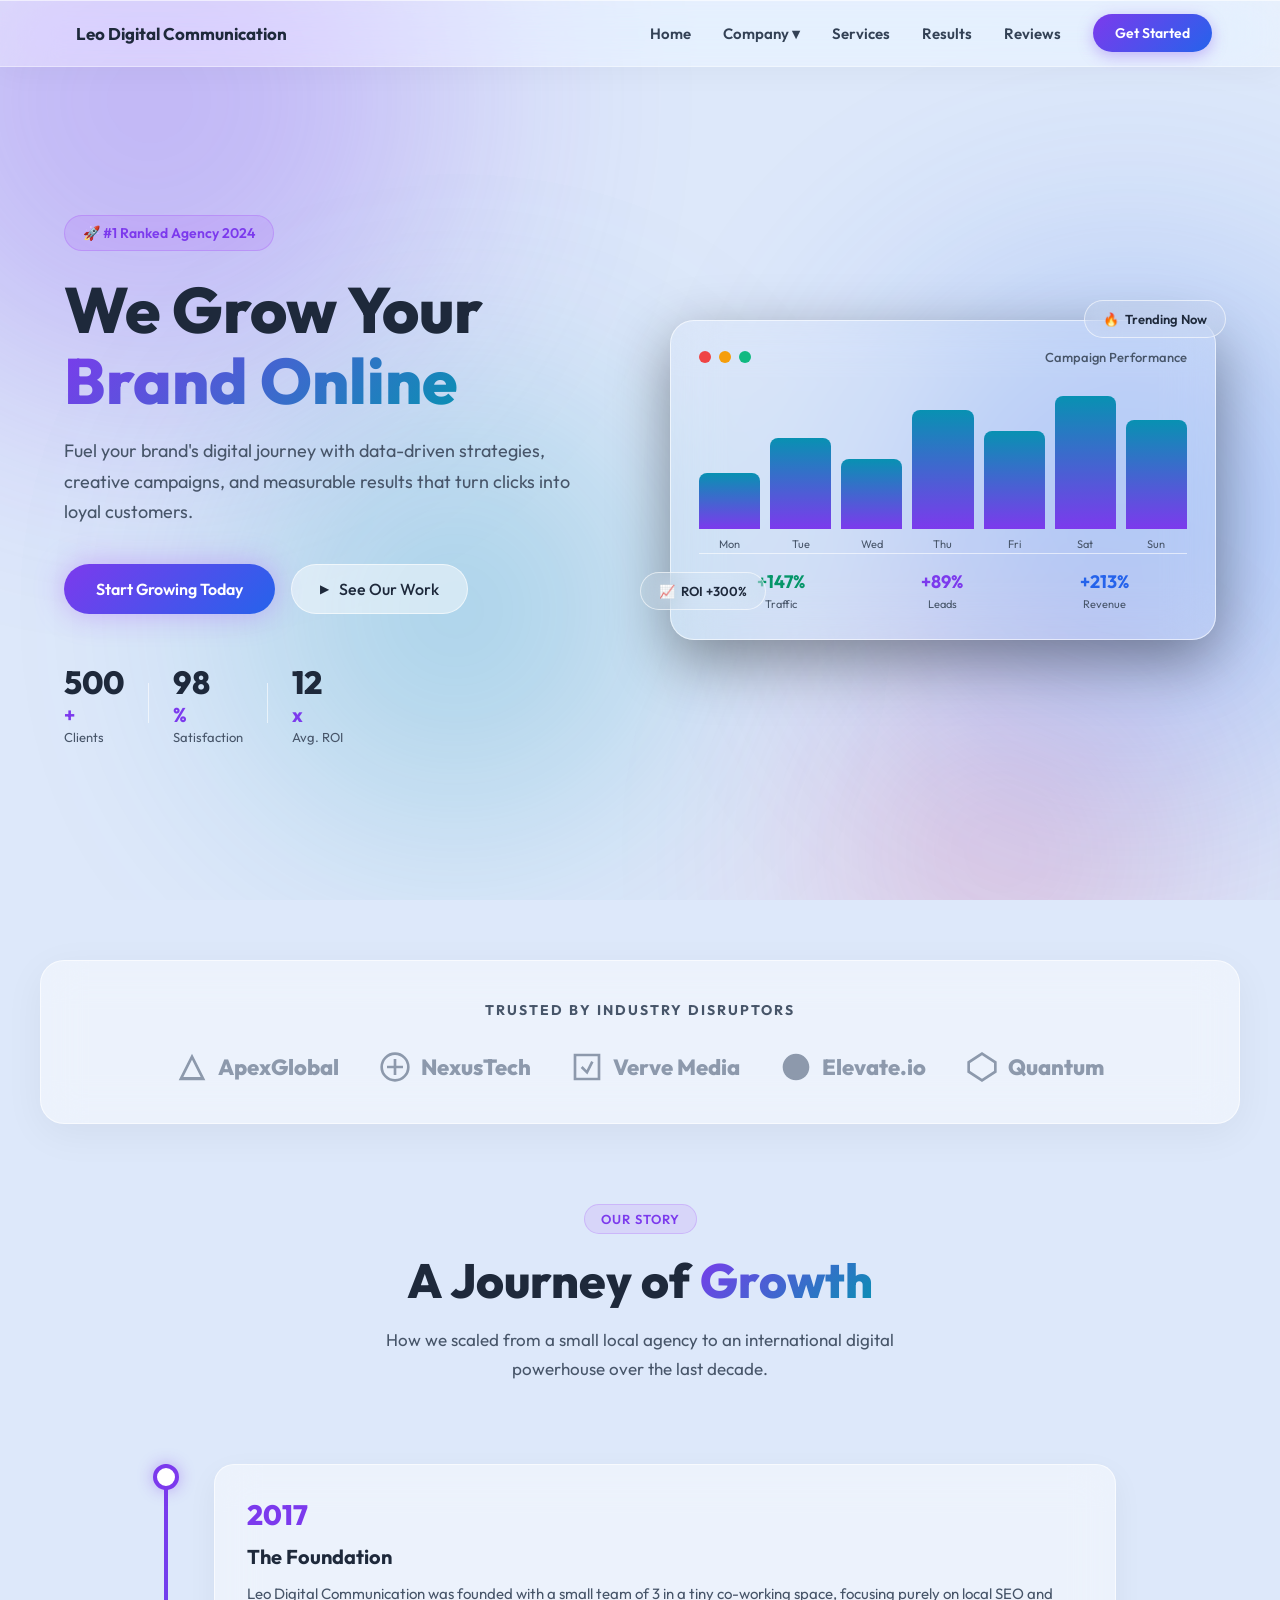
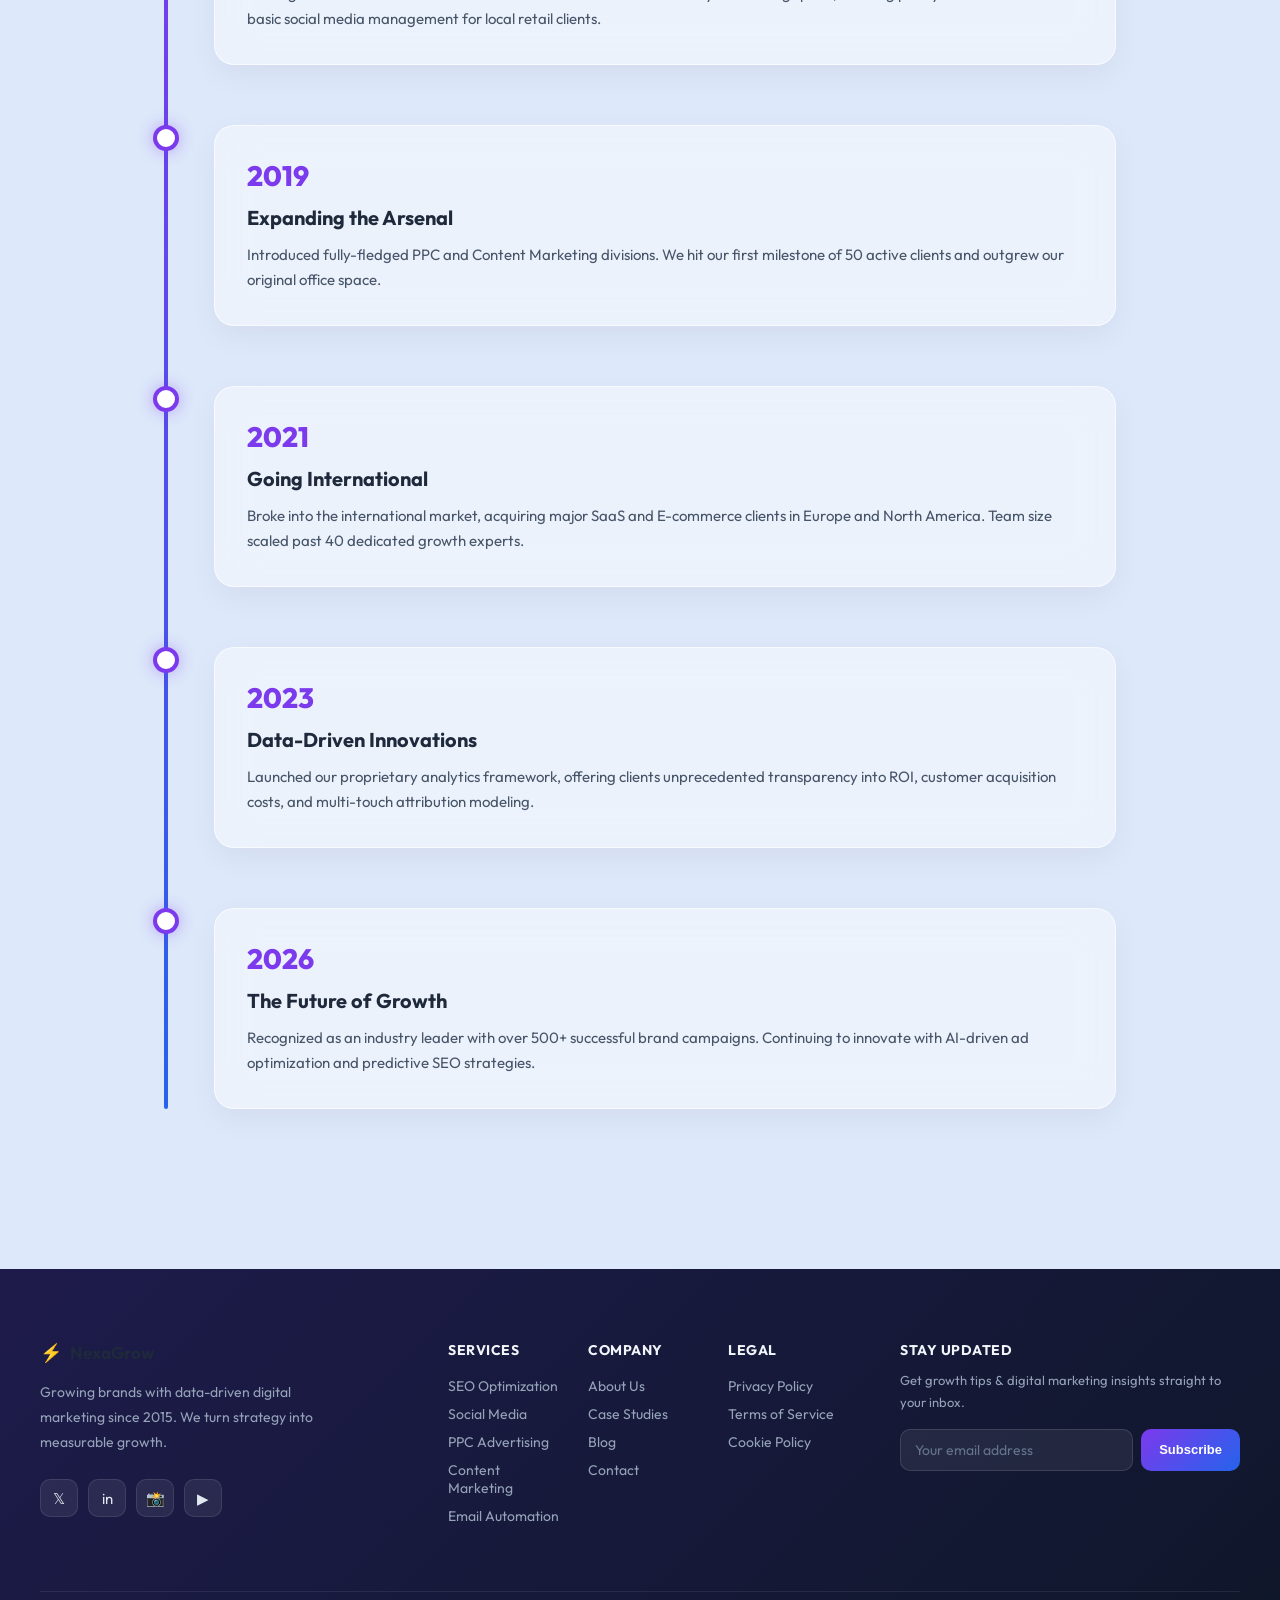
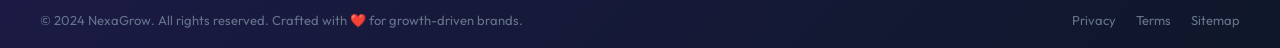
==== index.html @ 642d83d8 "initial commit" ====
<!DOCTYPE html>
<html lang="en" data-theme="light">

<head>
    <meta charset="UTF-8" />
    <meta name="viewport" content="width=device-width, initial-scale=1.0" />
    <meta name="description"
        content="NexaGrow – Premium Digital Marketing Agency specializing in SEO, Social Media, PPC, and Content Strategy to grow your brand online." />
    <title>NexaGrow | Digital Marketing Agency</title>
    <link rel="preconnect" href="https://fonts.googleapis.com" />
    <link rel="preconnect" href="https://fonts.gstatic.com" crossorigin />
    <link href="https://fonts.googleapis.com/css2?family=Outfit:wght@300;400;500;600;700;800&display=swap"
        rel="stylesheet" />
    <link rel="stylesheet" href="style.css" />

</head>

<body>

    <!-- Animated Background Orbs -->
    <div class="bg-orbs">
        <div class="orb orb-1"></div>
        <div class="orb orb-2"></div>
        <div class="orb orb-3"></div>
        <div class="orb orb-4"></div>
    </div>

    <!-- Navigation -->
    <nav class="navbar" id="navbar">
        <div class="nav-container">
            <div class="nav-logo">
                <span class="logo-icon"></span>
                <span class="logo-text">Leo Digital Communication</span>
            </div>
            <ul class="nav-links" id="navLinks">
                <li><a href="index.html" class="nav-link active">Home</a></li>
                <li class="nav-item">
                    <a href="#" class="nav-link">Company ▾</a>
                    <div class="dropdown-menu">
                        <a href="about.html" class="dropdown-link">About Us</a>
                        <a href="ourwork.html" class="dropdown-link">Our Work</a>
                        <a href="expertise.html" class="dropdown-link">Expertise</a>
                        <a href="insights.html" class="dropdown-link">Insights</a>
                        <a href="news-updates.html" class="dropdown-link">News & Updates</a>
                        <a href="career.html" class="dropdown-link">Careers</a>
                    </div>
                </li>
                <li><a href="services.html" class="nav-link">Services</a></li>
                <li><a href="results.html" class="nav-link">Results</a></li>
                <li><a href="reviews.html" class="nav-link">Reviews</a></li>
            </ul>
            <a href="contact.html" class="btn-nav" id="navCta">Get Started</a>
            <button class="hamburger" id="hamburger" aria-label="Toggle menu">
                <span></span><span></span><span></span>
            </button>
        </div>
    </nav>

    <!-- Hero Section -->
    <section class="hero" id="home">
        <div class="hero-content">
            <div class="badge" id="heroBadge">🚀 #1 Ranked Agency 2024</div>
            <h1 class="hero-title" id="heroTitle">
                We Grow Your<br />
                <span class="gradient-text" id="typingText"></span>
            </h1>
            <p class="hero-subtitle" id="heroSubtitle">
                Fuel your brand's digital journey with data-driven strategies, creative campaigns, and measurable
                results that turn clicks into loyal customers.
            </p>
            <div class="hero-actions" id="heroActions">
                <a href="#contact" class="btn-primary" id="heroPrimaryBtn">Start Growing Today</a>
                <a href="#services" class="btn-ghost" id="heroGhostBtn">
                    <span class="play-icon">▶</span> See Our Work
                </a>
            </div>
            <div class="hero-metrics" id="heroMetrics">
                <div class="metric-item">
                    <span class="metric-num" data-target="500">0</span><span class="metric-suffix">+</span>
                    <span class="metric-label">Clients</span>
                </div>
                <div class="metric-divider"></div>
                <div class="metric-item">
                    <span class="metric-num" data-target="98">0</span><span class="metric-suffix">%</span>
                    <span class="metric-label">Satisfaction</span>
                </div>
                <div class="metric-divider"></div>
                <div class="metric-item">
                    <span class="metric-num" data-target="12">0</span><span class="metric-suffix">x</span>
                    <span class="metric-label">Avg. ROI</span>
                </div>
            </div>
        </div>
        <div class="hero-visual" id="heroVisual">
            <div class="dashboard-card">
                <div class="dash-header">
                    <span class="dash-dot red"></span>
                    <span class="dash-dot yellow"></span>
                    <span class="dash-dot green"></span>
                    <span class="dash-title">Campaign Performance</span>
                </div>
                <div class="chart-bars">
                    <div class="bar" style="--h:40%; --delay:0s"><span>Mon</span></div>
                    <div class="bar" style="--h:65%; --delay:.1s"><span>Tue</span></div>
                    <div class="bar" style="--h:50%; --delay:.2s"><span>Wed</span></div>
                    <div class="bar" style="--h:85%; --delay:.3s"><span>Thu</span></div>
                    <div class="bar" style="--h:70%; --delay:.4s"><span>Fri</span></div>
                    <div class="bar" style="--h:95%; --delay:.5s"><span>Sat</span></div>
                    <div class="bar" style="--h:78%; --delay:.6s"><span>Sun</span></div>
                </div>
                <div class="dash-stats">
                    <div class="ds-item">
                        <span class="ds-val green-text">+147%</span>
                        <span class="ds-label">Traffic</span>
                    </div>
                    <div class="ds-item">
                        <span class="ds-val purple-text">+89%</span>
                        <span class="ds-label">Leads</span>
                    </div>
                    <div class="ds-item">
                        <span class="ds-val blue-text">+213%</span>
                        <span class="ds-label">Revenue</span>
                    </div>
                </div>
            </div>
            <div class="floating-badge badge-1">
                <span>🔥</span> Trending Now
            </div>
            <div class="floating-badge badge-2">
                <span>📈</span> ROI +300%
            </div>
        </div>
    </section>

    <!-- Fake Company Logos -->
    <div class="fake-logos reveal" style="margin-top: 60px;">
        <div class="logos-title">Trusted By Industry Disruptors</div>
        <div class="logo-grid">
            <!-- Fake Company 1 -->
            <div class="fake-logo-item">
                <svg viewBox="0 0 24 24"><path d="M12 2L2 22h20L12 2zm0 4.5l6.5 13h-13L12 6.5z"/></svg> ApexGlobal
            </div>
            <!-- Fake Company 2 -->
            <div class="fake-logo-item">
                <svg viewBox="0 0 24 24"><circle cx="12" cy="12" r="10" stroke="currentColor" stroke-width="2" fill="none"/><path d="M12 6v12M6 12h12" stroke="currentColor" stroke-width="2"/></svg> NexusTech
            </div>
            <!-- Fake Company 3 -->
            <div class="fake-logo-item">
                <svg viewBox="0 0 24 24"><path d="M3 3h18v18H3z" fill="none" stroke="currentColor" stroke-width="2"/><path d="M8 12l4 4 4-8" stroke="currentColor" stroke-width="2" fill="none"/></svg> Verve Media
            </div>
            <!-- Fake Company 4 -->
            <div class="fake-logo-item">
                <svg viewBox="0 0 24 24"><path d="M12 22C6.477 22 2 17.523 2 12S6.477 2 12 2s10 4.477 10 10-4.477 10-10 10zm-1-15h2v6h-2V7zm0 8h2v2h-2v-2z"/></svg> Elevate.io
            </div>
            <!-- Fake Company 5 -->
            <div class="fake-logo-item">
                <svg viewBox="0 0 24 24"><polygon points="12 2 22 8.5 22 15.5 12 22 2 15.5 2 8.5 12 2" fill="none" stroke="currentColor" stroke-width="2"/></svg> Quantum
            </div>
        </div>
    </div>

    <!-- Milestone Journey -->
    <div class="section-header reveal" style="max-width:800px;margin:0 auto;padding:0 24px;">
        <span class="section-tag">Our Story</span>
        <h2 class="section-title">A Journey of <span class="gradient-text">Growth</span></h2>
        <p class="section-subtitle">How we scaled from a small local agency to an international digital powerhouse over the last decade.</p>
    </div>

    <div class="timeline-section">
        <div class="timeline">
            <!-- 2017 -->
            <div class="timeline-item reveal">
                <div class="timeline-dot"></div>
                <div class="timeline-content">
                    <div class="timeline-year">2017</div>
                    <h3 class="timeline-title">The Foundation</h3>
                    <p class="timeline-desc">Leo Digital Communication was founded with a small team of 3 in a tiny co-working space, focusing purely on local SEO and basic social media management for local retail clients.</p>
                </div>
            </div>

            <!-- 2019 -->
            <div class="timeline-item reveal">
                <div class="timeline-dot"></div>
                <div class="timeline-content">
                    <div class="timeline-year">2019</div>
                    <h3 class="timeline-title">Expanding the Arsenal</h3>
                    <p class="timeline-desc">Introduced fully-fledged PPC and Content Marketing divisions. We hit our first milestone of 50 active clients and outgrew our original office space.</p>
                </div>
            </div>

            <!-- 2021 -->
            <div class="timeline-item reveal">
                <div class="timeline-dot"></div>
                <div class="timeline-content">
                    <div class="timeline-year">2021</div>
                    <h3 class="timeline-title">Going International</h3>
                    <p class="timeline-desc">Broke into the international market, acquiring major SaaS and E-commerce clients in Europe and North America. Team size scaled past 40 dedicated growth experts.</p>
                </div>
            </div>

            <!-- 2023 -->
            <div class="timeline-item reveal">
                <div class="timeline-dot"></div>
                <div class="timeline-content">
                    <div class="timeline-year">2023</div>
                    <h3 class="timeline-title">Data-Driven Innovations</h3>
                    <p class="timeline-desc">Launched our proprietary analytics framework, offering clients unprecedented transparency into ROI, customer acquisition costs, and multi-touch attribution modeling.</p>
                </div>
            </div>

            <!-- 2026 -->
            <div class="timeline-item reveal">
                <div class="timeline-dot"></div>
                <div class="timeline-content">
                    <div class="timeline-year">2026</div>
                    <h3 class="timeline-title">The Future of Growth</h3>
                    <p class="timeline-desc">Recognized as an industry leader with over 500+ successful brand campaigns. Continuing to innovate with AI-driven ad optimization and predictive SEO strategies.</p>
                </div>
            </div>
        </div>
    </div>

    <!-- Services Section -->
    <!-- <section class="services" id="services">
        <div class="section-header">
            <span class="section-tag">What We Do</span>
            <h2 class="section-title">Services That <span class="gradient-text">Deliver Results</span></h2>
            <p class="section-subtitle">End-to-end digital marketing solutions tailored to accelerate your growth.</p>
        </div>
        <div class="services-grid">
            <div class="service-card" id="svc-seo">
                <div class="svc-icon">🔍</div>
                <h3 class="svc-title">SEO Optimization</h3>
                <p class="svc-desc">Dominate search rankings with our advanced on-page, off-page, and technical SEO
                    strategies backed by data.</p>
                <ul class="svc-features">
                    <li>Keyword Research & Analysis</li>
                    <li>Technical SEO Audit</li>
                    <li>Link Building Campaigns</li>
                </ul>
                <a href="#contact" class="svc-link">Learn More →</a>
            </div>
            <div class="service-card featured" id="svc-social">
                <div class="featured-tag">Most Popular</div>
                <div class="svc-icon">📱</div>
                <h3 class="svc-title">Social Media Marketing</h3>
                <p class="svc-desc">Build a magnetic brand presence across all platforms with content that engages,
                    converts, and retains.</p>
                <ul class="svc-features">
                    <li>Content Strategy & Creation</li>
                    <li>Community Management</li>
                    <li>Influencer Partnerships</li>
                </ul>
                <a href="#contact" class="svc-link">Learn More →</a>
            </div>
            <div class="service-card" id="svc-ppc">
                <div class="svc-icon">🎯</div>
                <h3 class="svc-title">PPC Advertising</h3>
                <p class="svc-desc">Maximise every ad dollar with precision-targeted campaigns on Google, Meta, and
                    LinkedIn.</p>
                <ul class="svc-features">
                    <li>Google & Meta Ads</li>
                    <li>A/B Testing & Optimization</li>
                    <li>Conversion Tracking</li>
                </ul>
                <a href="#contact" class="svc-link">Learn More →</a>
            </div>
            <div class="service-card" id="svc-content">
                <div class="svc-icon">✍️</div>
                <h3 class="svc-title">Content Marketing</h3>
                <p class="svc-desc">Tell your brand story with compelling content that educates, inspires, and drives
                    action across every touchpoint.</p>
                <ul class="svc-features">
                    <li>Blog & Article Writing</li>
                    <li>Video Script & Production</li>
                    <li>Email Marketing Campaigns</li>
                </ul>
                <a href="#contact" class="svc-link">Learn More →</a>
            </div>
            <div class="service-card" id="svc-analytics">
                <div class="svc-icon">📊</div>
                <h3 class="svc-title">Analytics & Insights</h3>
                <p class="svc-desc">Make smarter decisions with real-time dashboards and deep analytics that reveal
                    what's working and what's not.</p>
                <ul class="svc-features">
                    <li>Custom Reporting Dashboards</li>
                    <li>Competitor Analysis</li>
                    <li>Growth Forecasting</li>
                </ul>
                <a href="#contact" class="svc-link">Learn More →</a>
            </div>
            <div class="service-card" id="svc-email">
                <div class="svc-icon">📧</div>
                <h3 class="svc-title">Email Automation</h3>
                <p class="svc-desc">Nurture leads and delight customers with personalised, automated email flows that
                    convert at scale.</p>
                <ul class="svc-features">
                    <li>Drip Campaign Design</li>
                    <li>Segmentation & Targeting</li>
                    <li>Performance Analytics</li>
                </ul>
                <a href="#contact" class="svc-link">Learn More →</a>
            </div>
        </div>
    </section> -->

    <!-- Stats Section -->
    <!-- <section class="stats-section" id="stats">
        <div class="stats-inner">
            <div class="section-header">
                <span class="section-tag">Our Numbers</span>
                <h2 class="section-title">Results That <span class="gradient-text">Speak for Themselves</span></h2>
            </div>
            <div class="stats-grid">
                <div class="stat-card" id="stat1">
                    <span class="stat-icon">🏆</span>
                    <span class="stat-number" data-target="500">0</span><span class="stat-suffix">+</span>
                    <span class="stat-label">Brands Scaled</span>
                </div>
                <div class="stat-card" id="stat2">
                    <span class="stat-icon">💰</span>
                    <span class="stat-prefix">$</span><span class="stat-number" data-target="50">0</span><span
                        class="stat-suffix">M+</span>
                    <span class="stat-label">Revenue Generated</span>
                </div>
                <div class="stat-card" id="stat3">
                    <span class="stat-icon">🌍</span>
                    <span class="stat-number" data-target="35">0</span><span class="stat-suffix">+</span>
                    <span class="stat-label">Countries Served</span>
                </div>
                <div class="stat-card" id="stat4">
                    <span class="stat-icon">⭐</span>
                    <span class="stat-number" data-target="98">0</span><span class="stat-suffix">%</span>
                    <span class="stat-label">Client Retention Rate</span>
                </div>
            </div>
        </div>
    </section> -->

    <!-- Testimonials Section -->
    <!-- <section class="testimonials" id="testimonials">
        <div class="section-header">
            <span class="section-tag">Client Reviews</span>
            <h2 class="section-title">Loved by <span class="gradient-text">Growth Leaders</span></h2>
        </div>
        <div class="testimonials-slider" id="testimonialsSlider">
            <div class="testimonial-card active" id="tcard1">
                <div class="quote-icon">"</div>
                <p class="tcard-text">NexaGrow tripled our organic traffic in just 4 months. Their SEO team is
                    absolutely world-class and the results exceeded every expectation we had.</p>
                <div class="tcard-author">
                    <div class="author-avatar" style="background: linear-gradient(135deg, #a78bfa, #6d28d9);">SK</div>
                    <div class="author-info">
                        <span class="author-name">Sarah Kim</span>
                        <span class="author-role">CEO, TechVault Inc.</span>
                    </div>
                    <div class="star-rating">★★★★★</div>
                </div>
            </div>
            <div class="testimonial-card" id="tcard2">
                <div class="quote-icon">"</div>
                <p class="tcard-text">Our PPC ROI went from 2x to 11x in two quarters. The team's analytical approach
                    and constant optimization is unlike anything we've experienced before.</p>
                <div class="tcard-author">
                    <div class="author-avatar" style="background: linear-gradient(135deg, #34d399, #059669);">MR</div>
                    <div class="author-info">
                        <span class="author-name">Marcus Reed</span>
                        <span class="author-role">CMO, ScaleForce</span>
                    </div>
                    <div class="star-rating">★★★★★</div>
                </div>
            </div>
            <div class="testimonial-card" id="tcard3">
                <div class="quote-icon">"</div>
                <p class="tcard-text">The social media strategy NexaGrow built for us grew our followers from 5K to
                    200K. The engagement and brand awareness we've built is incredible.</p>
                <div class="tcard-author">
                    <div class="author-avatar" style="background: linear-gradient(135deg, #f472b6, #db2777);">AL</div>
                    <div class="author-info">
                        <span class="author-name">Aisha Lopez</span>
                        <span class="author-role">Founder, Luminary Co.</span>
                    </div>
                    <div class="star-rating">★★★★★</div>
                </div>
            </div>
        </div>
        <div class="slider-dots" id="sliderDots">
            <button class="dot active" id="dot0" aria-label="Slide 1"></button>
            <button class="dot" id="dot1" aria-label="Slide 2"></button>
            <button class="dot" id="dot2" aria-label="Slide 3"></button>
        </div>
    </section> -->

    <!-- Contact Section -->
    <!-- <section class="contact" id="contact">
        <div class="contact-wrapper">
            <div class="contact-info">
                <span class="section-tag">Get In Touch</span>
                <h2 class="section-title">Ready to <span class="gradient-text">Scale Up?</span></h2>
                <p class="section-subtitle">Let's talk strategy. Fill in the form and our growth experts will reach out
                    within 24 hours.</p>
                <div class="contact-items">
                    <div class="contact-item">
                        <span class="ci-icon">📍</span>
                        <span>123 Growth Avenue, San Francisco, CA 94105</span>
                    </div>
                    <div class="contact-item">
                        <span class="ci-icon">📞</span>
                        <span>+1 (800) 555-NEXA</span>
                    </div>
                    <div class="contact-item">
                        <span class="ci-icon">✉️</span>
                        <span>hello@nexagrow.io</span>
                    </div>
                </div>
                <div class="social-links">
                    <a href="#" class="social-btn" id="social-twitter" aria-label="Twitter">𝕏</a>
                    <a href="#" class="social-btn" id="social-linkedin" aria-label="LinkedIn">in</a>
                    <a href="#" class="social-btn" id="social-instagram" aria-label="Instagram">📸</a>
                    <a href="#" class="social-btn" id="social-youtube" aria-label="YouTube">▶</a>
                </div>
            </div>
            <form class="contact-form glass-card" id="contactForm" novalidate>
                <div class="form-row">
                    <div class="form-group">
                        <label for="fullName">Full Name</label>
                        <input type="text" id="fullName" name="fullName" placeholder="John Doe" required />
                    </div>
                    <div class="form-group">
                        <label for="emailAddr">Email Address</label>
                        <input type="email" id="emailAddr" name="emailAddr" placeholder="john@company.com" required />
                    </div>
                </div>
                <div class="form-group">
                    <label for="companyName">Company / Brand</label>
                    <input type="text" id="companyName" name="companyName" placeholder="Your Company Name" />
                </div>
                <div class="form-group">
                    <label for="serviceSelect">Service Interested In</label>
                    <select id="serviceSelect" name="serviceSelect">
                        <option value="">Choose a service...</option>
                        <option value="seo">SEO Optimization</option>
                        <option value="social">Social Media Marketing</option>
                        <option value="ppc">PPC Advertising</option>
                        <option value="content">Content Marketing</option>
                        <option value="analytics">Analytics & Insights</option>
                        <option value="email">Email Automation</option>
                    </select>
                </div>
                <div class="form-group">
                    <label for="msgArea">Tell Us About Your Goals</label>
                    <textarea id="msgArea" name="msgArea" rows="4"
                        placeholder="Share your goals, current challenges, and what success looks like for you..."></textarea>
                </div>
                <button type="submit" class="btn-primary full-width" id="submitBtn">
                    <span id="btnText">Send My Request 🚀</span>
                    <span id="btnLoader" class="hidden">Sending...</span>
                </button>
                <div class="form-success hidden" id="formSuccess">
                    <span>✅</span> Thank you! We'll be in touch within 24 hours.
                </div>
            </form>
        </div>
    </section> -->

    <!-- Footer -->
    <footer class="footer">
        <div class="footer-inner">
            <div class="footer-brand">
                <div class="footer-logo">
                    <span class="logo-icon">⚡</span>
                    <span class="logo-text">NexaGrow</span>
                </div>
                <p class="footer-tagline">Growing brands with data-driven digital marketing since 2015. We turn strategy
                    into measurable growth.</p>
                <div class="footer-socials">
                    <a href="#" class="fsoc-btn" aria-label="Twitter">𝕏</a>
                    <a href="#" class="fsoc-btn" aria-label="LinkedIn">in</a>
                    <a href="#" class="fsoc-btn" aria-label="Instagram">📸</a>
                    <a href="#" class="fsoc-btn" aria-label="YouTube">▶</a>
                </div>
            </div>
            <div class="footer-links">
                <div class="fl-col">
                    <h4>Services</h4>
                    <a href="services.html">SEO Optimization</a>
                    <a href="services.html">Social Media</a>
                    <a href="services.html">PPC Advertising</a>
                    <a href="services.html">Content Marketing</a>
                    <a href="services.html">Email Automation</a>
                </div>
                <div class="fl-col">
                    <h4>Company</h4>
                    <a href="#">About Us</a>
                    <a href="#">Case Studies</a>
                    <a href="#">Blog</a>
                    <a href="#contact">Contact</a>
                </div>
                <div class="fl-col">
                    <h4>Legal</h4>
                    <a href="#">Privacy Policy</a>
                    <a href="#">Terms of Service</a>
                    <a href="#">Cookie Policy</a>
                </div>
            </div>
            <div class="footer-newsletter">
                <h4>Stay Updated</h4>
                <p>Get growth tips & digital marketing insights straight to your inbox.</p>
                <form class="newsletter-form" id="newsletterForm" onsubmit="handleNewsletter(event)">
                    <input type="email" id="nlEmail" placeholder="Your email address" />
                    <button type="submit" class="btn-newsletter">Subscribe</button>
                </form>
                <div class="newsletter-success hidden" id="nlSuccess">✅ You're subscribed!</div>
            </div>
        </div>
        <div class="footer-bottom">
            <p>© 2024 NexaGrow. All rights reserved. Crafted with ❤️ for growth-driven brands.</p>
            <div class="footer-bottom-links">
                <a href="#">Privacy</a>
                <a href="#">Terms</a>
                <a href="#">Sitemap</a>
            </div>
        </div>
    </footer>

    <script src="index.js"></script>
</body>

</html>
---- style.css ----
/* ===== RESET & BASE ===== */
*,
*::before,
*::after {
  margin: 0;
  padding: 0;
  box-sizing: border-box;
}

:root {
  --purple: #7c3aed;
  --blue: #2563eb;
  --cyan: #0891b2;
  --green: #059669;
  --bg: #DDE8FA;
  --glass-bg: rgba(255, 255, 255, 0.45);
  --glass-border: rgba(255, 255, 255, 0.6);
  --text: #1e293b;
  --muted: #475569;
  --font: 'Outfit', sans-serif;
}

html {
  scroll-behavior: smooth;
}

body {
  font-family: var(--font);
  background: transparent;
  background-color: var(--bg);
  color: var(--text);
  overflow-x: hidden;
}

/* BG ORBS */
.bg-orbs {
  position: fixed;
  inset: 0;
  z-index: 0;
  pointer-events: none;
  overflow: hidden;
}

.orb {
  position: absolute;
  border-radius: 50%;
  filter: blur(130px);
  opacity: 0.28;
  animation: floatOrb 12s ease-in-out infinite alternate;
}

.orb-1 {
  width: 600px;
  height: 600px;
  background: #7c3aed;
  top: -200px;
  left: -150px;
  animation-duration: 14s;
}

.orb-2 {
  width: 500px;
  height: 500px;
  background: #2563eb;
  top: 30%;
  right: -100px;
  animation-duration: 18s;
}

.orb-3 {
  width: 400px;
  height: 400px;
  background: #0891b2;
  bottom: 10%;
  left: 20%;
  animation-duration: 10s;
}

.orb-4 {
  width: 300px;
  height: 300px;
  background: #db2777;
  bottom: -100px;
  right: 10%;
  animation-duration: 16s;
}

@keyframes floatOrb {
  from {
    transform: translate(0, 0) scale(1);
  }

  to {
    transform: translate(40px, 30px) scale(1.1);
  }
}

/* GLASS CARD */
.glass-card {
  background: var(--glass-bg);
  backdrop-filter: blur(20px);
  -webkit-backdrop-filter: blur(20px);
  border: 1px solid var(--glass-border);
  border-radius: 20px;
}

/* NAVBAR */
.navbar {
  position: fixed;
  top: 0;
  left: 0;
  right: 0;
  z-index: 999;
  padding: 14px 0;
  background: rgba(255, 255, 255, 0.35);
  backdrop-filter: blur(28px) saturate(180%);
  -webkit-backdrop-filter: blur(28px) saturate(180%);
  border-bottom: 1px solid rgba(255, 255, 255, 0.4);
  box-shadow: 0 4px 32px rgba(0, 0, 0, 0.04), inset 0 1px 0 rgba(255, 255, 255, 0.6);
  transition: all 0.4s;
}

.navbar.scrolled {
  background: rgba(255, 255, 255, 0.70);
  box-shadow: 0 8px 48px rgba(0, 0, 0, 0.08), inset 0 1px 0 rgba(255, 255, 255, 0.8);
  padding: 10px 0;
}

.nav-container {
  max-width: 1200px;
  margin: 0 auto;
  padding: 0 28px;
  display: flex;
  align-items: center;
  gap: 32px;
}

.nav-logo {
  display: flex;
  align-items: center;
  gap: 8px;
  text-decoration: none;
  margin-right: auto;
}

.logo-icon {
  font-size: 18px;
}

.logo-text {
  font-size: 17px;
  font-weight: 700;
  color: var(--text);
  background: none;
  -webkit-background-clip: unset;
  -webkit-text-fill-color: unset;
}

.nav-links {
  display: flex;
  list-style: none;
  gap: 32px;
}

.nav-link {
  text-decoration: none;
  color: #334155;
  font-size: 15px;
  font-weight: 600;
  transition: color 0.3s;
  position: relative;
}

.nav-link::after {
  content: '';
  position: absolute;
  bottom: -4px;
  left: 0;
  width: 0;
  height: 2px;
  background: linear-gradient(90deg, var(--purple), var(--blue));
  border-radius: 2px;
  transition: width 0.3s;
}

.nav-link:hover,
.nav-link.active {
  color: var(--purple);
}

.nav-link:hover::after,
.nav-link.active::after {
  width: 100%;
}

/* DROPDOWN MENU */
.nav-item {
  position: relative;
}

.dropdown-menu {
  position: absolute;
  top: 100%;
  left: 50%;
  transform: translateX(-50%) translateY(10px);
  background: rgba(255, 255, 255, 0.7);
  backdrop-filter: blur(24px) saturate(180%);
  -webkit-backdrop-filter: blur(24px) saturate(180%);
  border: 1px solid rgba(255, 255, 255, 0.5);
  border-radius: 16px;
  box-shadow: 0 10px 40px rgba(0, 0, 0, 0.08);
  padding: 12px;
  display: flex;
  flex-direction: column;
  gap: 8px;
  min-width: 180px;
  opacity: 0;
  visibility: hidden;
  transition: all 0.3s ease;
}

.nav-item:hover .dropdown-menu {
  opacity: 1;
  visibility: visible;
  transform: translateX(-50%) translateY(0);
}

.dropdown-link {
  text-decoration: none;
  color: var(--text);
  font-size: 14px;
  font-weight: 500;
  padding: 10px 16px;
  border-radius: 10px;
  transition: background 0.2s, color 0.2s;
}

.dropdown-link:hover {
  background: rgba(255, 255, 255, 0.8);
  color: var(--purple);
}

.btn-nav {
  padding: 10px 22px;
  border-radius: 50px;
  background: linear-gradient(135deg, var(--purple), var(--blue));
  color: #fff;
  font-size: 14px;
  font-weight: 600;
  text-decoration: none;
  transition: transform 0.2s, box-shadow 0.3s;
  box-shadow: 0 4px 16px rgba(124, 58, 237, 0.35);
}

.btn-nav:hover {
  transform: translateY(-2px);
  box-shadow: 0 6px 24px rgba(124, 58, 237, 0.5);
}

.hamburger {
  display: none;
  flex-direction: column;
  gap: 5px;
  background: none;
  border: none;
  cursor: pointer;
  padding: 4px;
}

.hamburger span {
  display: block;
  width: 24px;
  height: 2px;
  background: var(--text);
  border-radius: 2px;
  transition: all 0.3s;
}

/* BUTTONS */
.btn-primary {
  display: inline-flex;
  align-items: center;
  gap: 8px;
  padding: 14px 32px;
  border-radius: 50px;
  border: none;
  cursor: pointer;
  background: linear-gradient(135deg, var(--purple), var(--blue));
  color: #fff;
  font-size: 16px;
  font-weight: 600;
  text-decoration: none;
  box-shadow: 0 0 30px rgba(168, 85, 247, 0.4);
  transition: transform 0.2s, box-shadow 0.3s;
}

.btn-primary:hover {
  transform: translateY(-3px);
  box-shadow: 0 0 50px rgba(168, 85, 247, 0.6);
}

.btn-primary.full-width {
  width: 100%;
  justify-content: center;
  font-size: 17px;
  padding: 16px;
}

.btn-ghost {
  display: inline-flex;
  align-items: center;
  gap: 10px;
  padding: 14px 28px;
  border-radius: 50px;
  border: 1px solid var(--glass-border);
  color: var(--text);
  font-size: 16px;
  font-weight: 500;
  text-decoration: none;
  background: var(--glass-bg);
  backdrop-filter: blur(10px);
  transition: border-color 0.3s, background 0.3s;
}

.btn-ghost:hover {
  border-color: var(--purple);
  background: rgba(168, 85, 247, 0.1);
}

.gradient-text {
  background: linear-gradient(135deg, var(--purple), var(--cyan));
  -webkit-background-clip: text;
  -webkit-text-fill-color: transparent;
}

/* HERO */
.hero {
  position: relative;
  z-index: 1;
  min-height: 100vh;
  padding: 140px 24px 80px;
  max-width: 1200px;
  margin: 0 auto;
  display: grid;
  grid-template-columns: 1fr 1fr;
  align-items: center;
  gap: 60px;
}

.badge {
  display: inline-block;
  padding: 8px 18px;
  border-radius: 50px;
  background: rgba(168, 85, 247, 0.15);
  border: 1px solid rgba(168, 85, 247, 0.3);
  font-size: 14px;
  font-weight: 600;
  color: var(--purple);
  margin-bottom: 24px;
  animation: fadeInUp 0.6s ease both;
}

.hero-title {
  font-size: clamp(42px, 5vw, 68px);
  font-weight: 800;
  line-height: 1.1;
  margin-bottom: 20px;
  animation: fadeInUp 0.6s 0.1s ease both;
}

.hero-subtitle {
  font-size: 18px;
  color: var(--muted);
  line-height: 1.7;
  margin-bottom: 36px;
  animation: fadeInUp 0.6s 0.2s ease both;
}

.hero-actions {
  display: flex;
  gap: 16px;
  flex-wrap: wrap;
  margin-bottom: 48px;
  animation: fadeInUp 0.6s 0.3s ease both;
}

.hero-metrics {
  display: flex;
  align-items: center;
  gap: 24px;
  animation: fadeInUp 0.6s 0.4s ease both;
}

.metric-item {
  display: flex;
  flex-direction: column;
}

.metric-num {
  font-size: 32px;
  font-weight: 800;
}

.metric-suffix {
  font-size: 20px;
  font-weight: 700;
  color: var(--purple);
}

.metric-label {
  font-size: 13px;
  color: var(--muted);
  margin-top: 2px;
}

.metric-divider {
  width: 1px;
  height: 40px;
  background: var(--glass-border);
}

.play-icon {
  font-size: 12px;
}

/* DASHBOARD */
.hero-visual {
  position: relative;
  animation: fadeInRight 0.8s 0.3s ease both;
}

.dashboard-card {
  background: rgba(255, 255, 255, 0.06);
  backdrop-filter: blur(24px);
  border: 1px solid var(--glass-border);
  border-radius: 24px;
  padding: 28px;
  box-shadow: 0 20px 60px rgba(0, 0, 0, 0.4);
}

.dash-header {
  display: flex;
  align-items: center;
  gap: 8px;
  margin-bottom: 24px;
}

.dash-dot {
  width: 12px;
  height: 12px;
  border-radius: 50%;
}

.dash-dot.red {
  background: #ef4444;
}

.dash-dot.yellow {
  background: #f59e0b;
}

.dash-dot.green {
  background: #10b981;
}

.dash-title {
  margin-left: auto;
  font-size: 13px;
  color: var(--muted);
  font-weight: 500;
}

.chart-bars {
  display: flex;
  align-items: flex-end;
  gap: 10px;
  height: 140px;
  margin-bottom: 24px;
}

.bar {
  flex: 1;
  border-radius: 8px 8px 0 0;
  background: linear-gradient(to top, var(--purple), var(--cyan));
  height: var(--h);
  position: relative;
  animation: growBar 1s var(--delay) ease both;
  cursor: pointer;
  transition: opacity 0.2s;
}

.bar:hover {
  opacity: 0.8;
}

.bar span {
  position: absolute;
  bottom: -22px;
  left: 50%;
  transform: translateX(-50%);
  font-size: 11px;
  color: var(--muted);
}

@keyframes growBar {
  from {
    height: 0;
  }

  to {
    height: var(--h);
  }
}

.dash-stats {
  display: flex;
  justify-content: space-around;
  padding-top: 16px;
  border-top: 1px solid var(--glass-border);
}

.ds-item {
  display: flex;
  flex-direction: column;
  align-items: center;
  gap: 4px;
}

.ds-val {
  font-size: 18px;
  font-weight: 700;
}

.ds-label {
  font-size: 11px;
  color: var(--muted);
}

.green-text {
  color: var(--green);
}

.purple-text {
  color: var(--purple);
}

.blue-text {
  color: var(--blue);
}

.floating-badge {
  position: absolute;
  background: rgba(255, 255, 255, 0.08);
  backdrop-filter: blur(16px);
  border: 1px solid var(--glass-border);
  border-radius: 50px;
  padding: 10px 18px;
  font-size: 13px;
  font-weight: 600;
  display: flex;
  align-items: center;
  gap: 6px;
  animation: floatBadge 4s ease-in-out infinite;
}

.badge-1 {
  top: -20px;
  right: -10px;
}

.badge-2 {
  bottom: 30px;
  left: -30px;
  animation-delay: 1.5s;
}

@keyframes floatBadge {

  0%,
  100% {
    transform: translateY(0);
  }

  50% {
    transform: translateY(-10px);
  }
}

/* SECTION COMMON */
section {
  position: relative;
  z-index: 1;
  padding: 100px 24px;
}

.section-header {
  text-align: center;
  margin-bottom: 64px;
}

.section-tag {
  display: inline-block;
  padding: 6px 16px;
  border-radius: 50px;
  background: rgba(168, 85, 247, 0.12);
  border: 1px solid rgba(168, 85, 247, 0.25);
  color: var(--purple);
  font-size: 13px;
  font-weight: 600;
  letter-spacing: 1px;
  text-transform: uppercase;
  margin-bottom: 16px;
}

.section-title {
  font-size: clamp(32px, 4vw, 48px);
  font-weight: 800;
  margin-bottom: 16px;
}

.section-subtitle {
  font-size: 17px;
  color: var(--muted);
  max-width: 540px;
  margin: 0 auto;
  line-height: 1.7;
}

/* SERVICES */
.services {
  max-width: 1200px;
  margin: 0 auto;
}

.services-grid {
  display: grid;
  grid-template-columns: repeat(3, 1fr);
  gap: 24px;
}

.service-card {
  background: var(--glass-bg);
  backdrop-filter: blur(20px);
  border: 1px solid var(--glass-border);
  border-radius: 20px;
  padding: 32px;
  position: relative;
  overflow: hidden;
  transition: transform 0.3s, border-color 0.3s, box-shadow 0.3s;
}

.service-card::before {
  content: '';
  position: absolute;
  inset: 0;
  background: linear-gradient(135deg, rgba(168, 85, 247, 0.08), transparent);
  opacity: 0;
  transition: opacity 0.3s;
}

.service-card:hover {
  transform: translateY(-8px);
  border-color: rgba(168, 85, 247, 0.4);
  box-shadow: 0 20px 60px rgba(168, 85, 247, 0.15);
}

.service-card:hover::before {
  opacity: 1;
}

.service-card.featured {
  border-color: rgba(168, 85, 247, 0.5);
  background: rgba(168, 85, 247, 0.08);
}

.featured-tag {
  position: absolute;
  top: 16px;
  right: 16px;
  background: linear-gradient(135deg, var(--purple), var(--blue));
  color: #fff;
  font-size: 11px;
  font-weight: 700;
  padding: 4px 12px;
  border-radius: 50px;
}

.svc-icon {
  font-size: 40px;
  margin-bottom: 20px;
  display: block;
}

.svc-title {
  font-size: 20px;
  font-weight: 700;
  margin-bottom: 12px;
}

.svc-desc {
  font-size: 14px;
  color: var(--muted);
  line-height: 1.7;
  margin-bottom: 20px;
}

.svc-features {
  list-style: none;
  margin-bottom: 24px;
}

.svc-features li {
  font-size: 14px;
  color: var(--muted);
  padding: 6px 0 6px 20px;
  position: relative;
}

.svc-features li::before {
  content: '✓';
  position: absolute;
  left: 0;
  color: var(--green);
  font-weight: 700;
}

.svc-link {
  color: var(--purple);
  font-size: 14px;
  font-weight: 600;
  text-decoration: none;
  display: inline-flex;
  align-items: center;
  gap: 4px;
  transition: gap 0.2s;
}

.svc-link:hover {
  gap: 8px;
}

/* STATS */
.stats-section {
  max-width: 1000px;
  margin: 0 auto;
}

.stats-grid {
  display: grid;
  grid-template-columns: repeat(4, 1fr);
  gap: 24px;
}

.stat-card {
  background: var(--glass-bg);
  backdrop-filter: blur(20px);
  border: 1px solid var(--glass-border);
  border-radius: 20px;
  padding: 36px 24px;
  text-align: center;
  display: flex;
  flex-direction: column;
  align-items: center;
  gap: 8px;
  transition: transform 0.3s, box-shadow 0.3s;
}

.stat-card:hover {
  transform: translateY(-6px);
  box-shadow: 0 20px 40px rgba(168, 85, 247, 0.2);
}

.stat-icon {
  font-size: 36px;
}

.stat-number {
  font-size: 44px;
  font-weight: 800;
  background: linear-gradient(135deg, var(--purple), var(--cyan));
  -webkit-background-clip: text;
  -webkit-text-fill-color: transparent;
}

.stat-prefix,
.stat-suffix {
  font-size: 28px;
  font-weight: 700;
  color: var(--purple);
}

.stat-label {
  font-size: 14px;
  color: var(--muted);
}

/* TESTIMONIALS */
.testimonials {
  max-width: 800px;
  margin: 0 auto;
}

.testimonial-card {
  background: var(--glass-bg);
  backdrop-filter: blur(20px);
  border: 1px solid var(--glass-border);
  border-radius: 24px;
  padding: 40px;
  display: none;
  animation: fadeInUp 0.5s ease;
}

.testimonial-card.active {
  display: block;
}

.quote-icon {
  font-size: 64px;
  color: var(--purple);
  opacity: 0.3;
  line-height: 1;
  margin-bottom: 12px;
}

.tcard-text {
  font-size: 17px;
  line-height: 1.8;
  color: var(--text);
  margin-bottom: 28px;
  font-style: italic;
}

.tcard-author {
  display: flex;
  align-items: center;
  gap: 16px;
}

.author-avatar {
  width: 50px;
  height: 50px;
  border-radius: 50%;
  display: flex;
  align-items: center;
  justify-content: center;
  font-size: 16px;
  font-weight: 700;
  color: #fff;
  flex-shrink: 0;
}

.author-name {
  font-size: 16px;
  font-weight: 700;
  display: block;
}

.author-role {
  font-size: 13px;
  color: var(--muted);
  display: block;
}

.star-rating {
  margin-left: auto;
  color: #f59e0b;
  font-size: 18px;
  letter-spacing: 2px;
}

.slider-dots {
  display: flex;
  justify-content: center;
  gap: 10px;
  margin-top: 28px;
}

.dot {
  width: 10px;
  height: 10px;
  border-radius: 50%;
  background: var(--glass-border);
  border: none;
  cursor: pointer;
  transition: background 0.3s, transform 0.3s;
}

.dot.active {
  background: var(--purple);
  transform: scale(1.3);
}

/* CONTACT */
.contact {
  max-width: 1200px;
  margin: 0 auto;
}

.contact-wrapper {
  display: grid;
  grid-template-columns: 1fr 1.2fr;
  gap: 60px;
  align-items: start;
}

.contact-info {
  padding-top: 20px;
}

.contact-items {
  margin: 32px 0;
  display: flex;
  flex-direction: column;
  gap: 16px;
}

.contact-item {
  display: flex;
  align-items: center;
  gap: 14px;
  color: var(--muted);
  font-size: 15px;
}

.ci-icon {
  font-size: 20px;
}

.social-links {
  display: flex;
  gap: 12px;
}

.social-btn {
  width: 44px;
  height: 44px;
  border-radius: 12px;
  background: var(--glass-bg);
  border: 1px solid var(--glass-border);
  display: flex;
  align-items: center;
  justify-content: center;
  font-size: 16px;
  text-decoration: none;
  color: var(--text);
  transition: background 0.3s, border-color 0.3s, transform 0.2s;
}

.social-btn:hover {
  background: rgba(168, 85, 247, 0.2);
  border-color: var(--purple);
  transform: translateY(-3px);
}

.contact-form {
  padding: 40px;
}

.form-row {
  display: grid;
  grid-template-columns: 1fr 1fr;
  gap: 20px;
}

.form-group {
  display: flex;
  flex-direction: column;
  gap: 8px;
  margin-bottom: 20px;
}

.form-group label {
  font-size: 14px;
  font-weight: 600;
  color: var(--muted);
}

.form-group input,
.form-group select,
.form-group textarea {
  padding: 14px 16px;
  border-radius: 12px;
  background: rgba(255, 255, 255, 0.05);
  border: 1px solid var(--glass-border);
  color: var(--text);
  font-family: var(--font);
  font-size: 15px;
  outline: none;
  transition: border-color 0.3s, box-shadow 0.3s;
  resize: vertical;
}

.form-group input::placeholder,
.form-group textarea::placeholder {
  color: rgba(148, 163, 184, 0.5);
}

.form-group input:focus,
.form-group select:focus,
.form-group textarea:focus {
  border-color: var(--purple);
  box-shadow: 0 0 0 3px rgba(168, 85, 247, 0.15);
}

.form-group select option {
  background: #1e1b4b;
}

.form-success {
  margin-top: 16px;
  padding: 14px;
  border-radius: 12px;
  background: rgba(16, 185, 129, 0.1);
  border: 1px solid rgba(16, 185, 129, 0.3);
  color: var(--green);
  font-size: 15px;
  text-align: center;
}

/* FOOTER */
.footer {
  position: relative;
  z-index: 1;
  background: linear-gradient(135deg, #1e1b4b 0%, #0f172a 100%);
  color: #e2e8f0;
  padding: 72px 24px 0;
  margin-top: 60px;
}

.footer-inner {
  max-width: 1200px;
  margin: 0 auto;
  display: grid;
  grid-template-columns: 1.6fr 1.8fr 1.4fr;
  gap: 56px;
  padding-bottom: 56px;
  border-bottom: 1px solid rgba(255, 255, 255, 0.08);
}

.footer-logo {
  display: flex;
  align-items: center;
  gap: 8px;
  margin-bottom: 16px;
}

.footer-tagline {
  color: #94a3b8;
  font-size: 14px;
  line-height: 1.8;
  max-width: 280px;
  margin-bottom: 24px;
}

.footer-socials {
  display: flex;
  gap: 10px;
}

.fsoc-btn {
  width: 38px;
  height: 38px;
  border-radius: 10px;
  background: rgba(255, 255, 255, 0.07);
  border: 1px solid rgba(255, 255, 255, 0.1);
  display: flex;
  align-items: center;
  justify-content: center;
  font-size: 15px;
  color: #e2e8f0;
  text-decoration: none;
  transition: background 0.3s, border-color 0.3s, transform 0.2s;
}

.fsoc-btn:hover {
  background: rgba(124, 58, 237, 0.35);
  border-color: rgba(124, 58, 237, 0.6);
  transform: translateY(-3px);
}

.footer-links {
  display: grid;
  grid-template-columns: repeat(3, 1fr);
  gap: 24px;
}

.fl-col h4 {
  font-size: 14px;
  font-weight: 700;
  color: #f1f5f9;
  letter-spacing: 0.5px;
  text-transform: uppercase;
  margin-bottom: 18px;
}

.fl-col a {
  display: block;
  color: #94a3b8;
  font-size: 14px;
  text-decoration: none;
  margin-bottom: 10px;
  transition: color 0.3s, padding-left 0.3s;
}

.fl-col a:hover {
  color: #a78bfa;
  padding-left: 6px;
}

.footer-newsletter h4 {
  font-size: 14px;
  font-weight: 700;
  color: #f1f5f9;
  text-transform: uppercase;
  letter-spacing: 0.5px;
  margin-bottom: 10px;
}

.footer-newsletter p {
  color: #94a3b8;
  font-size: 13px;
  line-height: 1.7;
  margin-bottom: 16px;
}

.newsletter-form {
  display: flex;
  gap: 8px;
}

.newsletter-form input {
  flex: 1;
  padding: 11px 14px;
  border-radius: 10px;
  background: rgba(255, 255, 255, 0.07);
  border: 1px solid rgba(255, 255, 255, 0.12);
  color: #f1f5f9;
  font-family: var(--font);
  font-size: 14px;
  outline: none;
  transition: border-color 0.3s;
}

.newsletter-form input:focus {
  border-color: rgba(124, 58, 237, 0.6);
}

.newsletter-form input::placeholder {
  color: #64748b;
}

.btn-newsletter {
  padding: 11px 18px;
  border-radius: 10px;
  background: linear-gradient(135deg, var(--purple), var(--blue));
  border: none;
  color: #fff;
  font-size: 13px;
  font-weight: 600;
  cursor: pointer;
  white-space: nowrap;
  transition: opacity 0.2s, transform 0.2s;
}

.btn-newsletter:hover {
  opacity: 0.9;
  transform: translateY(-1px);
}

.newsletter-success {
  margin-top: 10px;
  font-size: 13px;
  color: #6ee7b7;
}

.footer-bottom {
  max-width: 1200px;
  margin: 0 auto;
  padding: 20px 0;
  display: flex;
  align-items: center;
  justify-content: space-between;
  flex-wrap: wrap;
  gap: 12px;
  color: #64748b;
  font-size: 13px;
}

.footer-bottom-links {
  display: flex;
  gap: 20px;
}

.footer-bottom-links a {
  color: #64748b;
  text-decoration: none;
  font-size: 13px;
  transition: color 0.3s;
}

.footer-bottom-links a:hover {
  color: #a78bfa;
}

/* ANIMATIONS */
@keyframes fadeInUp {
  from {
    opacity: 0;
    transform: translateY(30px);
  }

  to {
    opacity: 1;
    transform: translateY(0);
  }
}

@keyframes fadeInRight {
  from {
    opacity: 0;
    transform: translateX(40px);
  }

  to {
    opacity: 1;
    transform: translateX(0);
  }
}

.hidden {
  display: none !important;
}

.reveal {
  opacity: 0;
  transform: translateY(40px);
  transition: opacity 0.7s ease, transform 0.7s ease;
}

.reveal.visible {
  opacity: 1;
  transform: translateY(0);
}

/* RESPONSIVE */
@media(max-width:1024px) {
  .services-grid {
    grid-template-columns: repeat(2, 1fr);
  }

  .stats-grid {
    grid-template-columns: repeat(2, 1fr);
  }
}

@media(max-width:768px) {
  .hero {
    grid-template-columns: 1fr;
    text-align: center;
    padding-top: 120px;
    gap: 40px;
  }

  .hero-actions {
    justify-content: center;
  }

  .hero-metrics {
    justify-content: center;
  }

  .hero-visual {
    display: none;
  }

  .nav-links {
    display: none;
    flex-direction: column;
    position: absolute;
    top: 70px;
    left: 0;
    right: 0;
    background: rgba(255, 255, 255, 0.85);
    backdrop-filter: blur(28px);
    -webkit-backdrop-filter: blur(28px);
    padding: 24px;
    gap: 20px;
    border-bottom: 1px solid rgba(255, 255, 255, 0.5);
  }

  .nav-item {
    width: 100%;
  }
  
  .dropdown-menu {
    position: static;
    transform: none;
    background: transparent;
    border: none;
    box-shadow: none;
    padding: 10px 0 0 16px;
    opacity: 1;
    visibility: visible;
    display: none;
  }
  
  .nav-item:hover .dropdown-menu {
    display: flex;
    transform: none;
  }

  .nav-links.open {
    display: flex;
  }
}

/* FAKE LOGOS STRIP */
.fake-logos {
  max-width: 1200px; margin: 0 auto 80px; padding: 40px 24px;
  background: var(--glass-bg); backdrop-filter: blur(20px); -webkit-backdrop-filter: blur(20px);
  border: 1px solid var(--glass-border); border-radius: 24px;
  text-align: center; box-shadow: 0 10px 40px rgba(0,0,0,0.05);
}
.logos-title {
  font-size: 14px; color: var(--muted); text-transform: uppercase; letter-spacing: 2px; font-weight: 700; margin-bottom: 32px;
}
.logo-grid {
  display: flex; justify-content: center; gap: 40px; flex-wrap: wrap; align-items: center;
}
.fake-logo-item {
  display: flex; align-items: center; gap: 10px; font-size: 22px; font-weight: 800; color: #64748b;
  opacity: 0.7; transition: opacity 0.3s, transform 0.3s; cursor: pointer;
}
.fake-logo-item:hover {
  opacity: 1; transform: scale(1.05); color: var(--purple);
}
.fake-logo-item svg { width: 32px; height: 32px; fill: currentColor; }

/* MILESTONE TIMELINE */
.timeline-section {
  max-width: 1000px; margin: 0 auto; padding: 40px 24px 100px; position: relative;
}
.timeline {
  position: relative; padding-left: 50px; margin-top: 40px;
}
.timeline::before {
  content: ''; position: absolute; left: 0; top: 0; bottom: 0; width: 4px;
  background: linear-gradient(to bottom, var(--purple), var(--blue)); border-radius: 4px;
}
.timeline-item {
  position: relative; margin-bottom: 60px;
}
.timeline-item:last-child { margin-bottom: 0; }
.timeline-dot {
  position: absolute; left: -61px; top: 0; width: 26px; height: 26px;
  background: #fff; border: 4px solid var(--purple); border-radius: 50%;
  box-shadow: 0 0 16px rgba(124, 58, 237, 0.4);
}
.timeline-content {
  background: var(--glass-bg); backdrop-filter: blur(20px); border: 1px solid var(--glass-border);
  border-radius: 20px; padding: 32px; box-shadow: 0 10px 30px rgba(0,0,0,0.05);
  transition: transform 0.3s, box-shadow 0.3s;
}
.timeline-content:hover {
  transform: translateY(-5px); box-shadow: 0 20px 50px rgba(124, 58, 237, 0.15);
}
.timeline-year {
  font-size: 28px; font-weight: 800; color: var(--purple); margin-bottom: 12px; display: inline-block;
}
.timeline-title {
  font-size: 20px; font-weight: 700; color: var(--text); margin-bottom: 12px;
}
.timeline-desc {
  font-size: 15px; color: var(--muted); line-height: 1.7;
}

@media(max-width:768px) {
  .hamburger {
    display: flex;
  }

  .btn-nav {
    display: none;
  }

  .services-grid {
    grid-template-columns: 1fr;
  }

  .stats-grid {
    grid-template-columns: repeat(2, 1fr);
  }

  .contact-wrapper {
    grid-template-columns: 1fr;
    gap: 40px;
  }

  .form-row {
    grid-template-columns: 1fr;
  }

  .footer-inner {
    grid-template-columns: 1fr;
    gap: 32px;
  }

  .footer-links {
    grid-template-columns: repeat(2, 1fr);
  }

  .footer-bottom {
    flex-direction: column;
    text-align: center;
  }
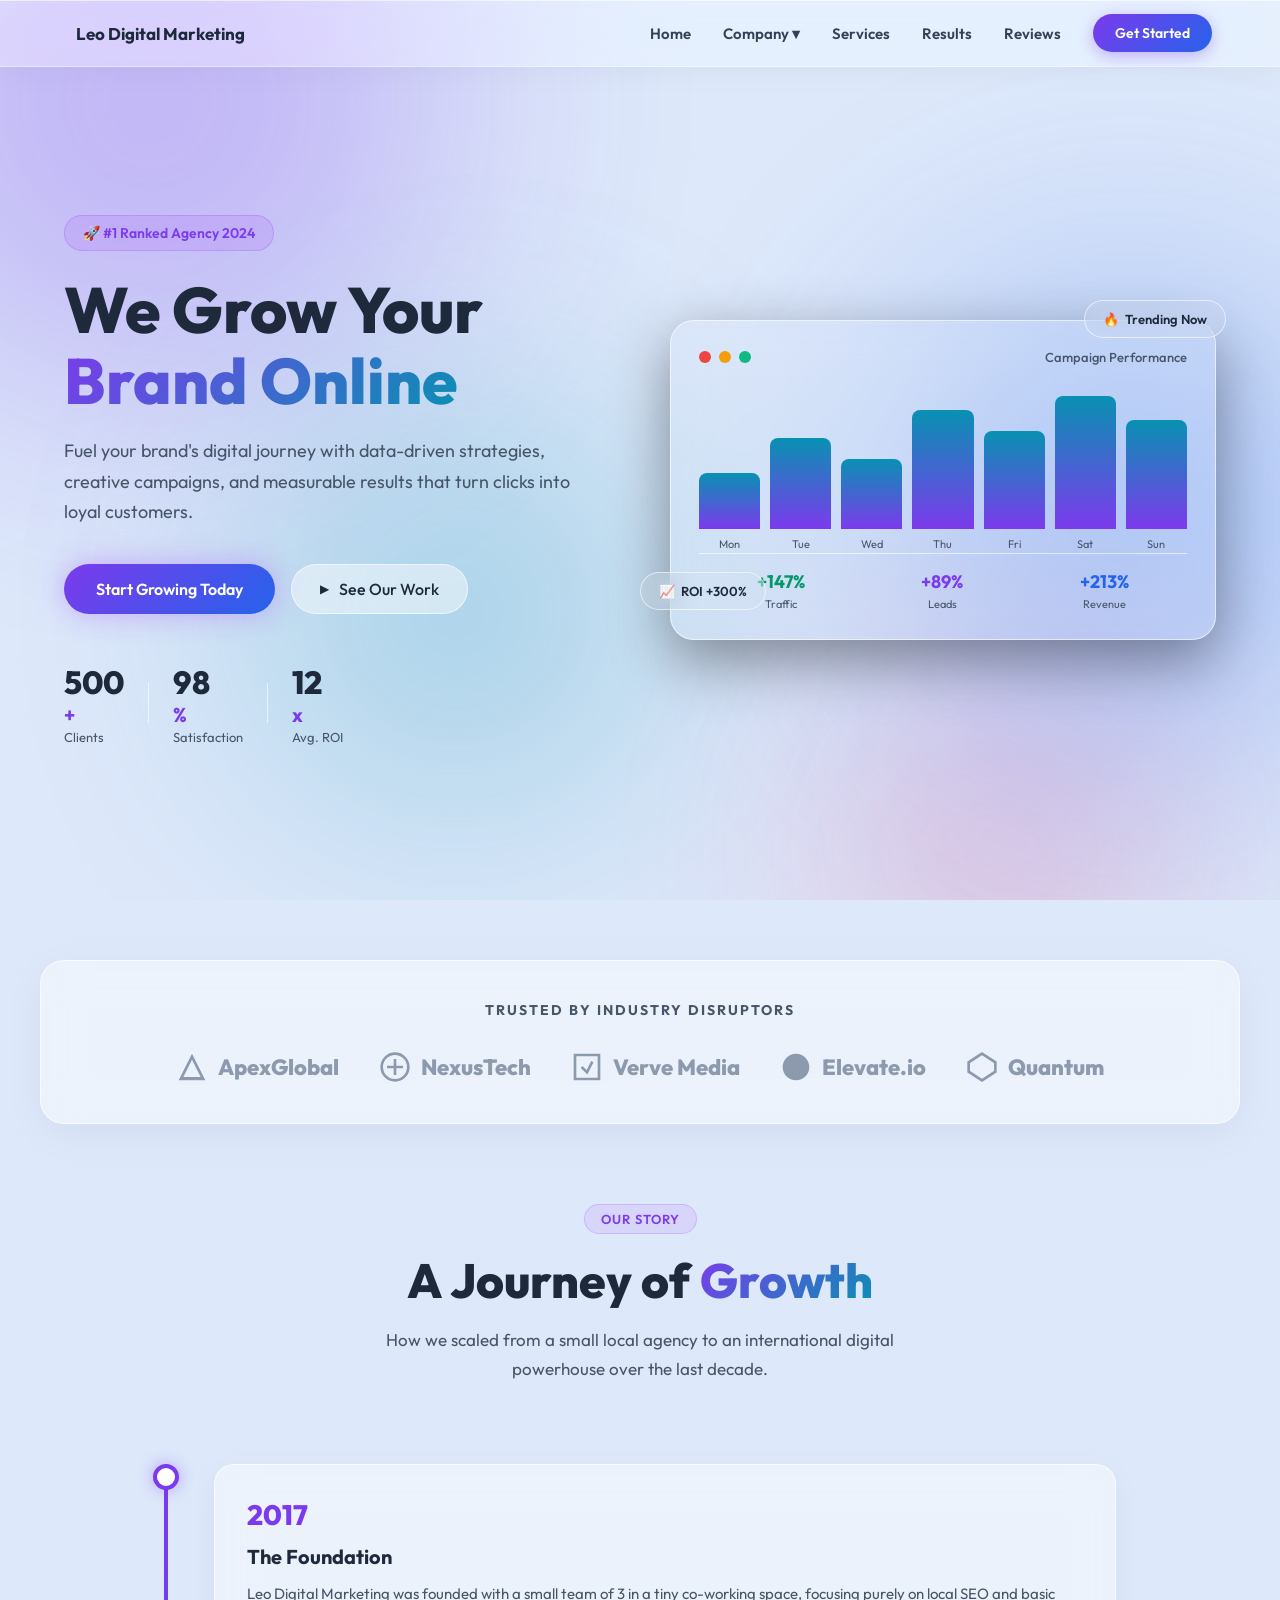
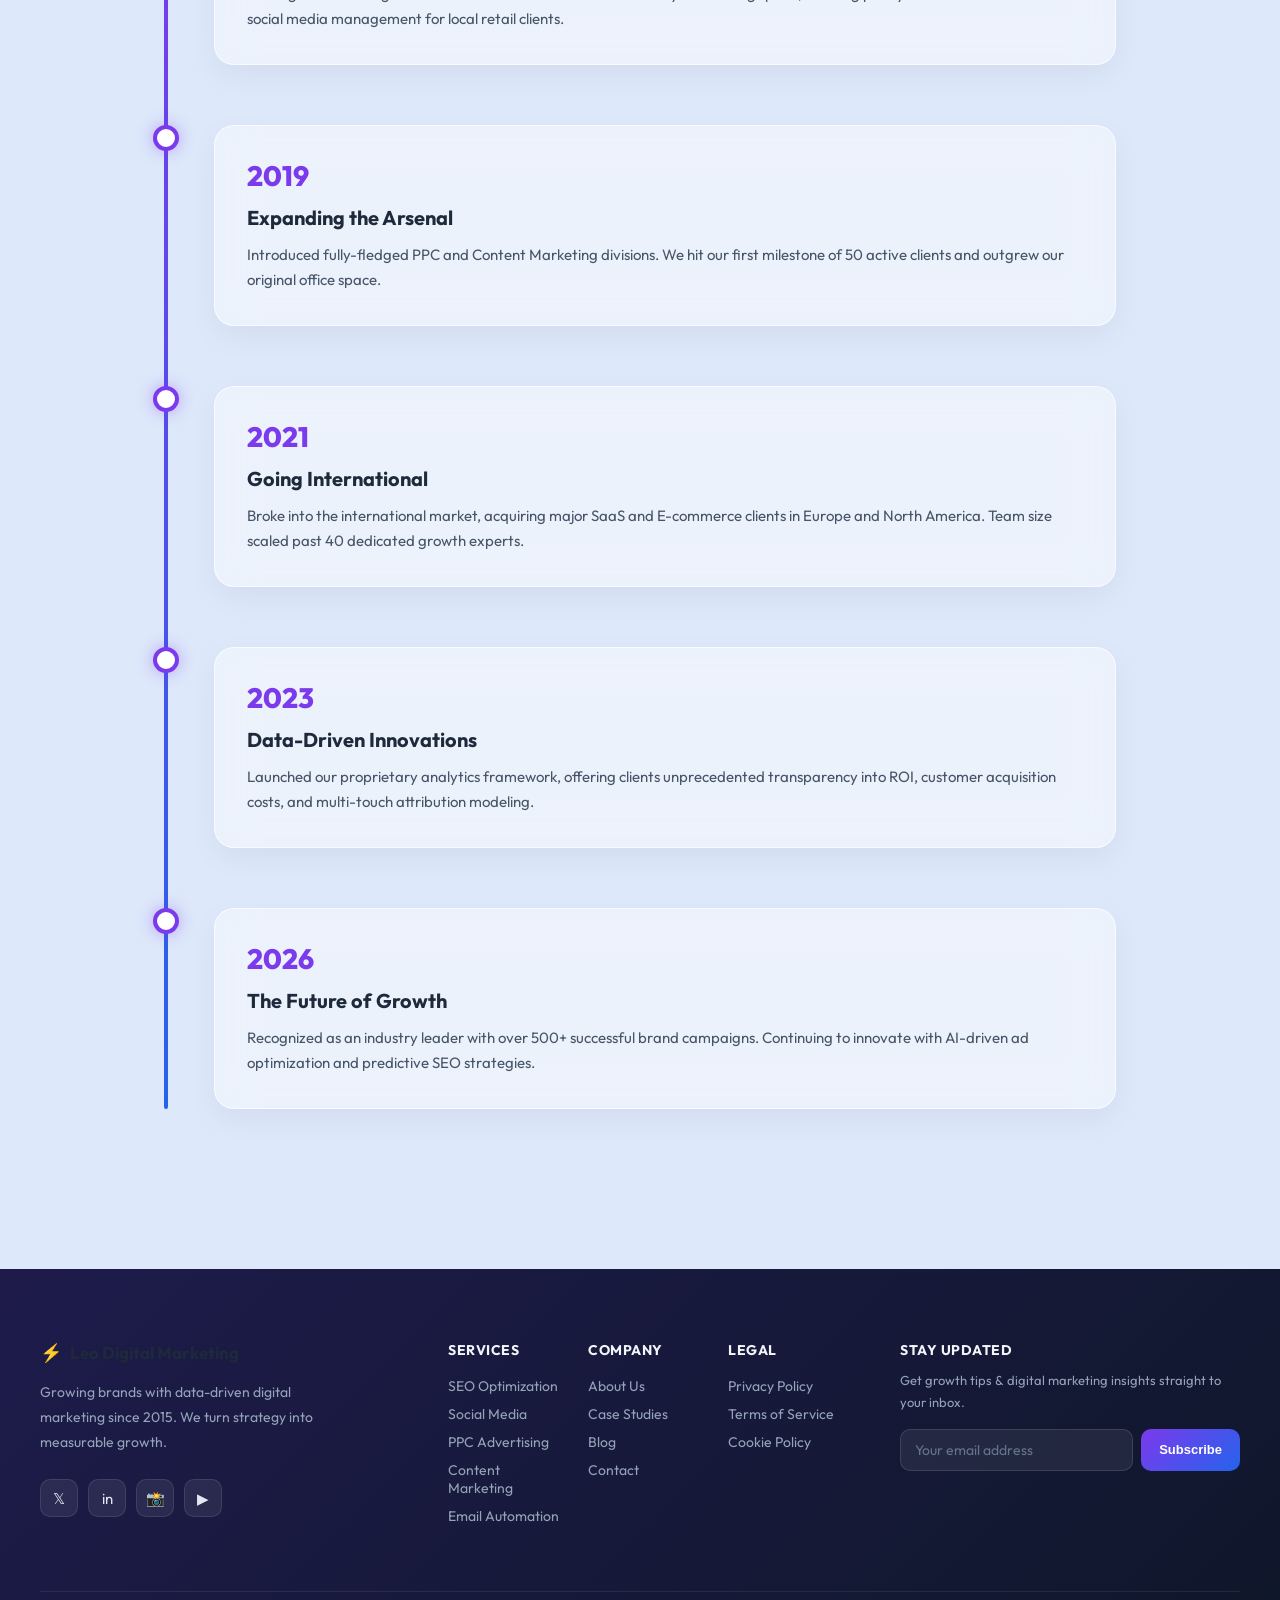
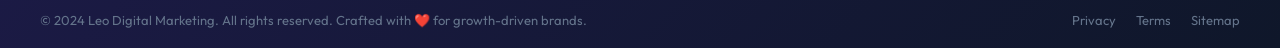
==== commit ea04a681: "chnage the name everwhere" ====
--- a/index.html
+++ b/index.html
@@ -5,8 +5,8 @@
     <meta charset="UTF-8" />
     <meta name="viewport" content="width=device-width, initial-scale=1.0" />
     <meta name="description"
-        content="NexaGrow – Premium Digital Marketing Agency specializing in SEO, Social Media, PPC, and Content Strategy to grow your brand online." />
-    <title>NexaGrow | Digital Marketing Agency</title>
+        content="Leo Digital Marketing – Premium Digital Marketing Agency specializing in SEO, Social Media, PPC, and Content Strategy to grow your brand online." />
+    <title>Leo Digital Marketing | Digital Marketing Agency</title>
     <link rel="preconnect" href="https://fonts.googleapis.com" />
     <link rel="preconnect" href="https://fonts.gstatic.com" crossorigin />
     <link href="https://fonts.googleapis.com/css2?family=Outfit:wght@300;400;500;600;700;800&display=swap"
@@ -30,7 +30,7 @@
         <div class="nav-container">
             <div class="nav-logo">
                 <span class="logo-icon"></span>
-                <span class="logo-text">Leo Digital Communication</span>
+                <span class="logo-text">Leo Digital Marketing</span>
             </div>
             <ul class="nav-links" id="navLinks">
                 <li><a href="index.html" class="nav-link active">Home</a></li>
@@ -174,7 +174,7 @@
                 <div class="timeline-content">
                     <div class="timeline-year">2017</div>
                     <h3 class="timeline-title">The Foundation</h3>
-                    <p class="timeline-desc">Leo Digital Communication was founded with a small team of 3 in a tiny co-working space, focusing purely on local SEO and basic social media management for local retail clients.</p>
+                    <p class="timeline-desc">Leo Digital Marketing was founded with a small team of 3 in a tiny co-working space, focusing purely on local SEO and basic social media management for local retail clients.</p>
                 </div>
             </div>
 
@@ -346,7 +346,7 @@
         <div class="testimonials-slider" id="testimonialsSlider">
             <div class="testimonial-card active" id="tcard1">
                 <div class="quote-icon">"</div>
-                <p class="tcard-text">NexaGrow tripled our organic traffic in just 4 months. Their SEO team is
+                <p class="tcard-text">Leo Digital Marketing tripled our organic traffic in just 4 months. Their SEO team is
                     absolutely world-class and the results exceeded every expectation we had.</p>
                 <div class="tcard-author">
                     <div class="author-avatar" style="background: linear-gradient(135deg, #a78bfa, #6d28d9);">SK</div>
@@ -372,7 +372,7 @@
             </div>
             <div class="testimonial-card" id="tcard3">
                 <div class="quote-icon">"</div>
-                <p class="tcard-text">The social media strategy NexaGrow built for us grew our followers from 5K to
+                <p class="tcard-text">The social media strategy Leo Digital Marketing built for us grew our followers from 5K to
                     200K. The engagement and brand awareness we've built is incredible.</p>
                 <div class="tcard-author">
                     <div class="author-avatar" style="background: linear-gradient(135deg, #f472b6, #db2777);">AL</div>
@@ -410,7 +410,7 @@
                     </div>
                     <div class="contact-item">
                         <span class="ci-icon">✉️</span>
-                        <span>hello@nexagrow.io</span>
+                        <span>hello@leodigitalmarketing.com</span>
                     </div>
                 </div>
                 <div class="social-links">
@@ -469,7 +469,7 @@
             <div class="footer-brand">
                 <div class="footer-logo">
                     <span class="logo-icon">⚡</span>
-                    <span class="logo-text">NexaGrow</span>
+                    <span class="logo-text">Leo Digital Marketing</span>
                 </div>
                 <p class="footer-tagline">Growing brands with data-driven digital marketing since 2015. We turn strategy
                     into measurable growth.</p>
@@ -514,7 +514,7 @@
             </div>
         </div>
         <div class="footer-bottom">
-            <p>© 2024 NexaGrow. All rights reserved. Crafted with ❤️ for growth-driven brands.</p>
+            <p>© 2024 Leo Digital Marketing. All rights reserved. Crafted with ❤️ for growth-driven brands.</p>
             <div class="footer-bottom-links">
                 <a href="#">Privacy</a>
                 <a href="#">Terms</a>
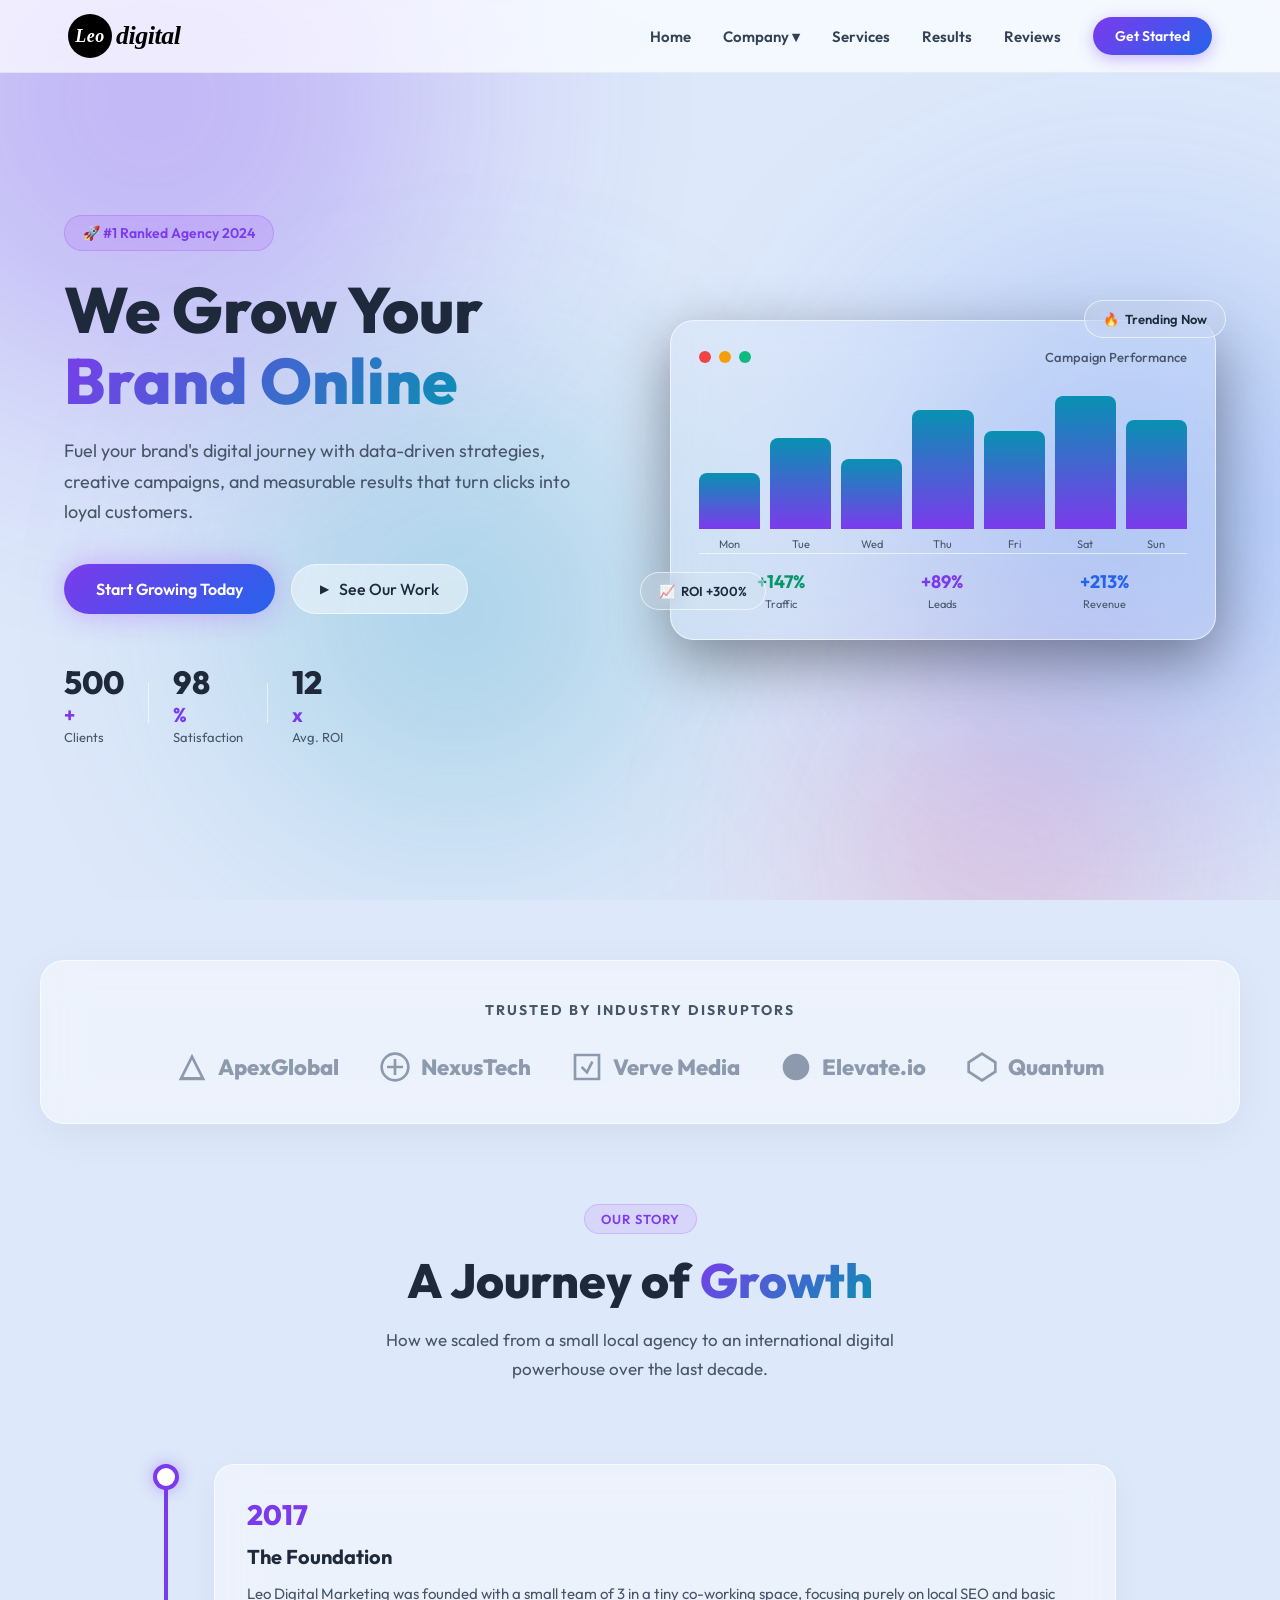
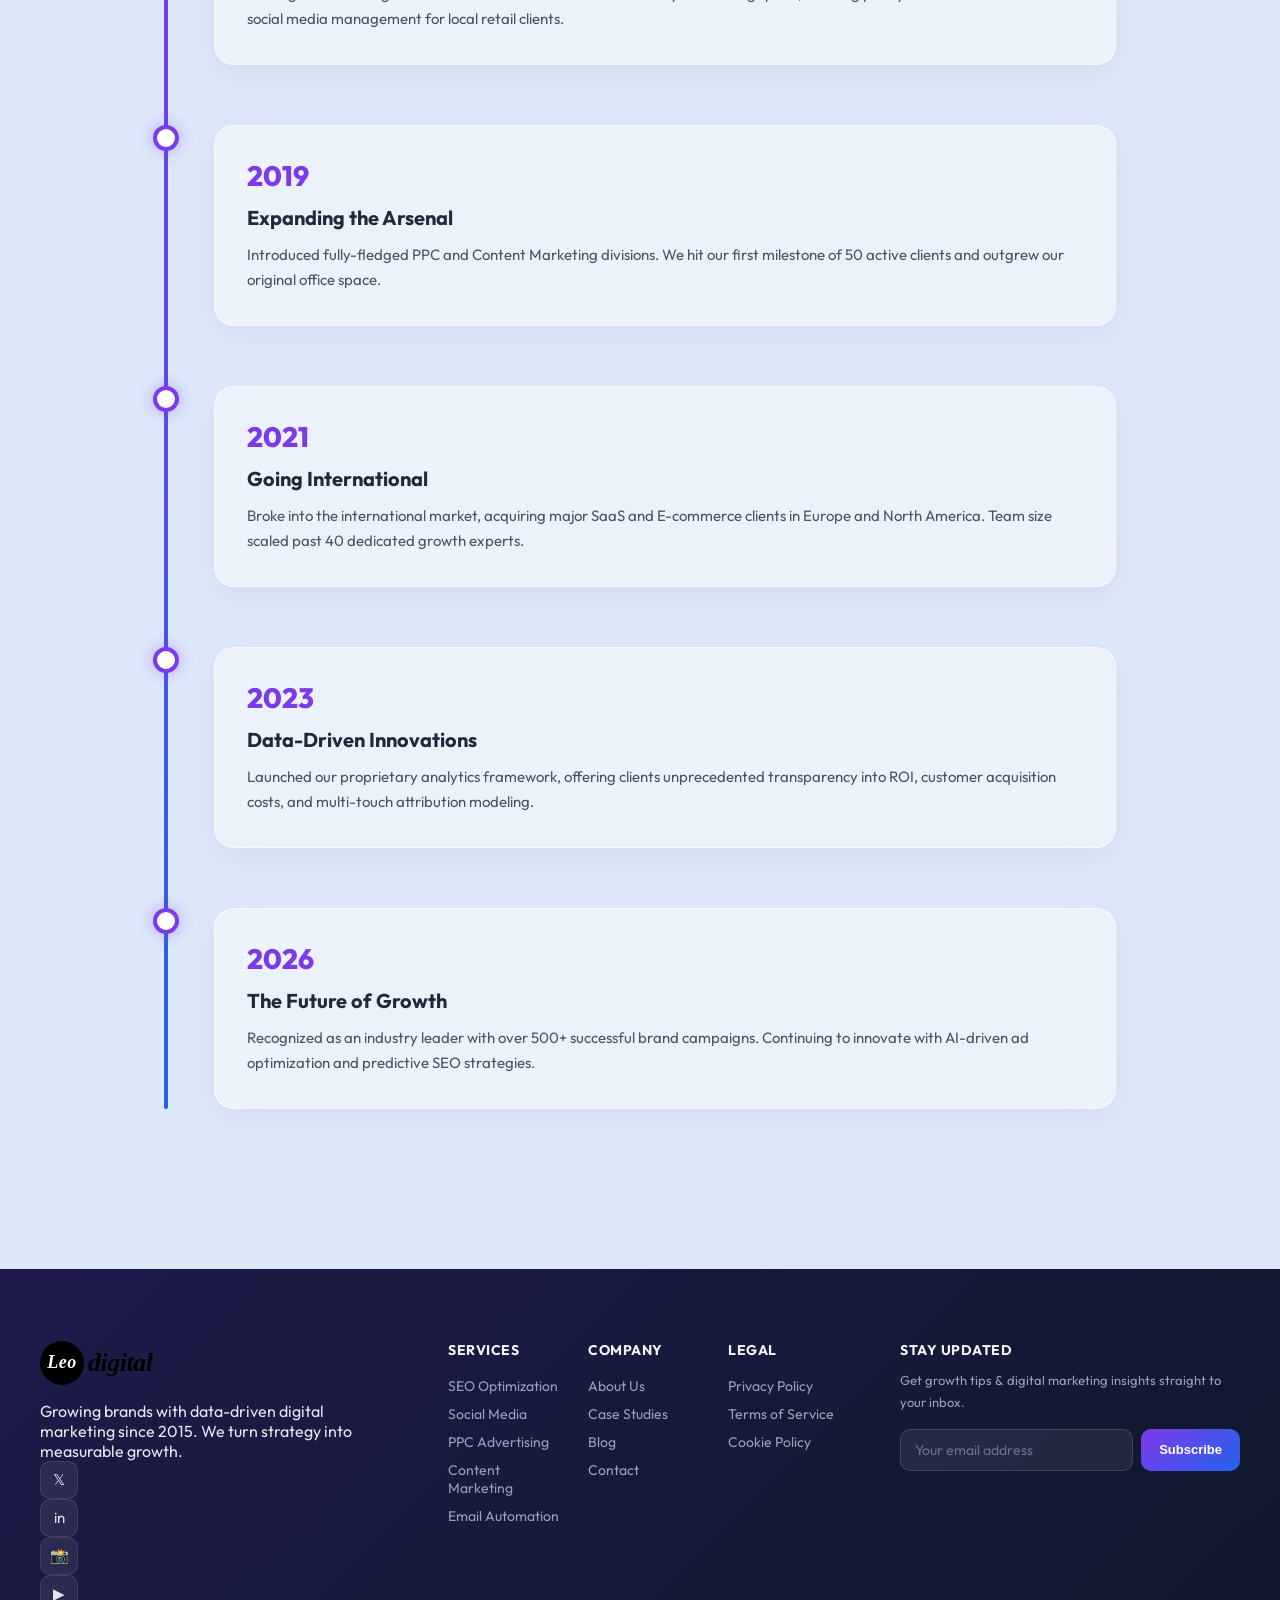
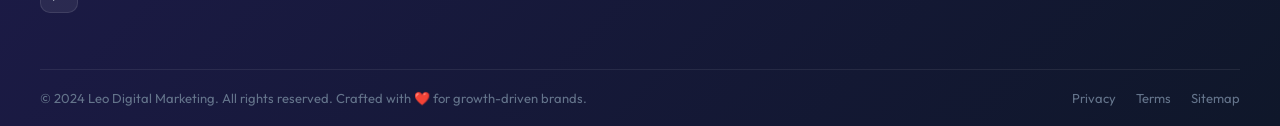
==== commit 48653524: "intite chnage" ====
--- a/index.html
+++ b/index.html
@@ -28,10 +28,12 @@
     <!-- Navigation -->
     <nav class="navbar" id="navbar">
         <div class="nav-container">
-            <div class="nav-logo">
-                <span class="logo-icon"></span>
-                <span class="logo-text">Leo Digital Marketing</span>
-            </div>
+            <a href="index.html" class="nav-logo">
+        <div class="logo-circle">
+            <span class="logo-text-inner">Leo</span>
+        </div>
+        <span class="logo-text-outer">digital</span>
+    </a>
             <ul class="nav-links" id="navLinks">
                 <li><a href="index.html" class="nav-link active">Home</a></li>
                 <li class="nav-item">
@@ -468,9 +470,11 @@
         <div class="footer-inner">
             <div class="footer-brand">
                 <div class="footer-logo">
-                    <span class="logo-icon">⚡</span>
-                    <span class="logo-text">Leo Digital Marketing</span>
-                </div>
+        <div class="logo-circle">
+            <span class="logo-text-inner">Leo</span>
+        </div>
+        <span class="logo-text-outer">digital</span>
+    </div>
                 <p class="footer-tagline">Growing brands with data-driven digital marketing since 2015. We turn strategy
                     into measurable growth.</p>
                 <div class="footer-socials">
--- a/style.css
+++ b/style.css
@@ -112,17 +112,18 @@
   right: 0;
   z-index: 999;
   padding: 14px 0;
-  background: rgba(255, 255, 255, 0.35);
-  backdrop-filter: blur(28px) saturate(180%);
-  -webkit-backdrop-filter: blur(28px) saturate(180%);
-  border-bottom: 1px solid rgba(255, 255, 255, 0.4);
-  box-shadow: 0 4px 32px rgba(0, 0, 0, 0.04), inset 0 1px 0 rgba(255, 255, 255, 0.6);
-  transition: all 0.4s;
+  background: rgba(255, 255, 255, 0.72);
+  backdrop-filter: saturate(180%) blur(20px);
+  -webkit-backdrop-filter: saturate(180%) blur(20px);
+  border-bottom: 1px solid rgba(0, 0, 0, 0.05);
+  box-shadow: none;
+  transition: all 0.4s cubic-bezier(0.25, 0.8, 0.25, 1);
 }
 
 .navbar.scrolled {
-  background: rgba(255, 255, 255, 0.70);
-  box-shadow: 0 8px 48px rgba(0, 0, 0, 0.08), inset 0 1px 0 rgba(255, 255, 255, 0.8);
+  background: rgba(255, 255, 255, 0.85);
+  border-bottom: 1px solid rgba(0, 0, 0, 0.1);
+  box-shadow: 0 4px 20px rgba(0, 0, 0, 0.04);
   padding: 10px 0;
 }
 
@@ -138,13 +139,53 @@
 .nav-logo {
   display: flex;
   align-items: center;
-  gap: 8px;
   text-decoration: none;
+  transition: transform 0.3s ease;
   margin-right: auto;
 }
 
+.nav-logo:hover {
+  transform: scale(1.02);
+}
+
+.logo-circle {
+  background-color: #000;
+  border-radius: 50%;
+  width: 44px;
+  height: 44px;
+  display: flex;
+  align-items: center;
+  justify-content: center;
+  margin-right: 4px;
+}
+
+.logo-text-inner {
+  color: #fff;
+  font-family: 'Georgia', serif;
+  font-weight: 900;
+  font-style: italic;
+  font-size: 18px;
+  letter-spacing: 0.5px;
+}
+
+.logo-text-outer {
+  color: #000;
+  font-family: 'Georgia', serif;
+  font-weight: 900;
+  font-style: italic;
+  font-size: 26px;
+  letter-spacing: -0.5px;
+}
+
+.footer-logo {
+  display: flex;
+  align-items: center;
+  text-decoration: none;
+  margin-bottom: 16px;
+}
+
 .logo-icon {
-  font-size: 18px;
+  font-size: 26px;
 }
 
 .logo-text {
@@ -1037,14 +1078,7 @@
   border-bottom: 1px solid rgba(255, 255, 255, 0.08);
 }
 
-.footer-logo {
-  display: flex;
-  align-items: center;
-  gap: 8px;
-  margin-bottom: 16px;
-}
-
-.footer-tagline {
+
   color: #94a3b8;
   font-size: 14px;
   line-height: 1.8;
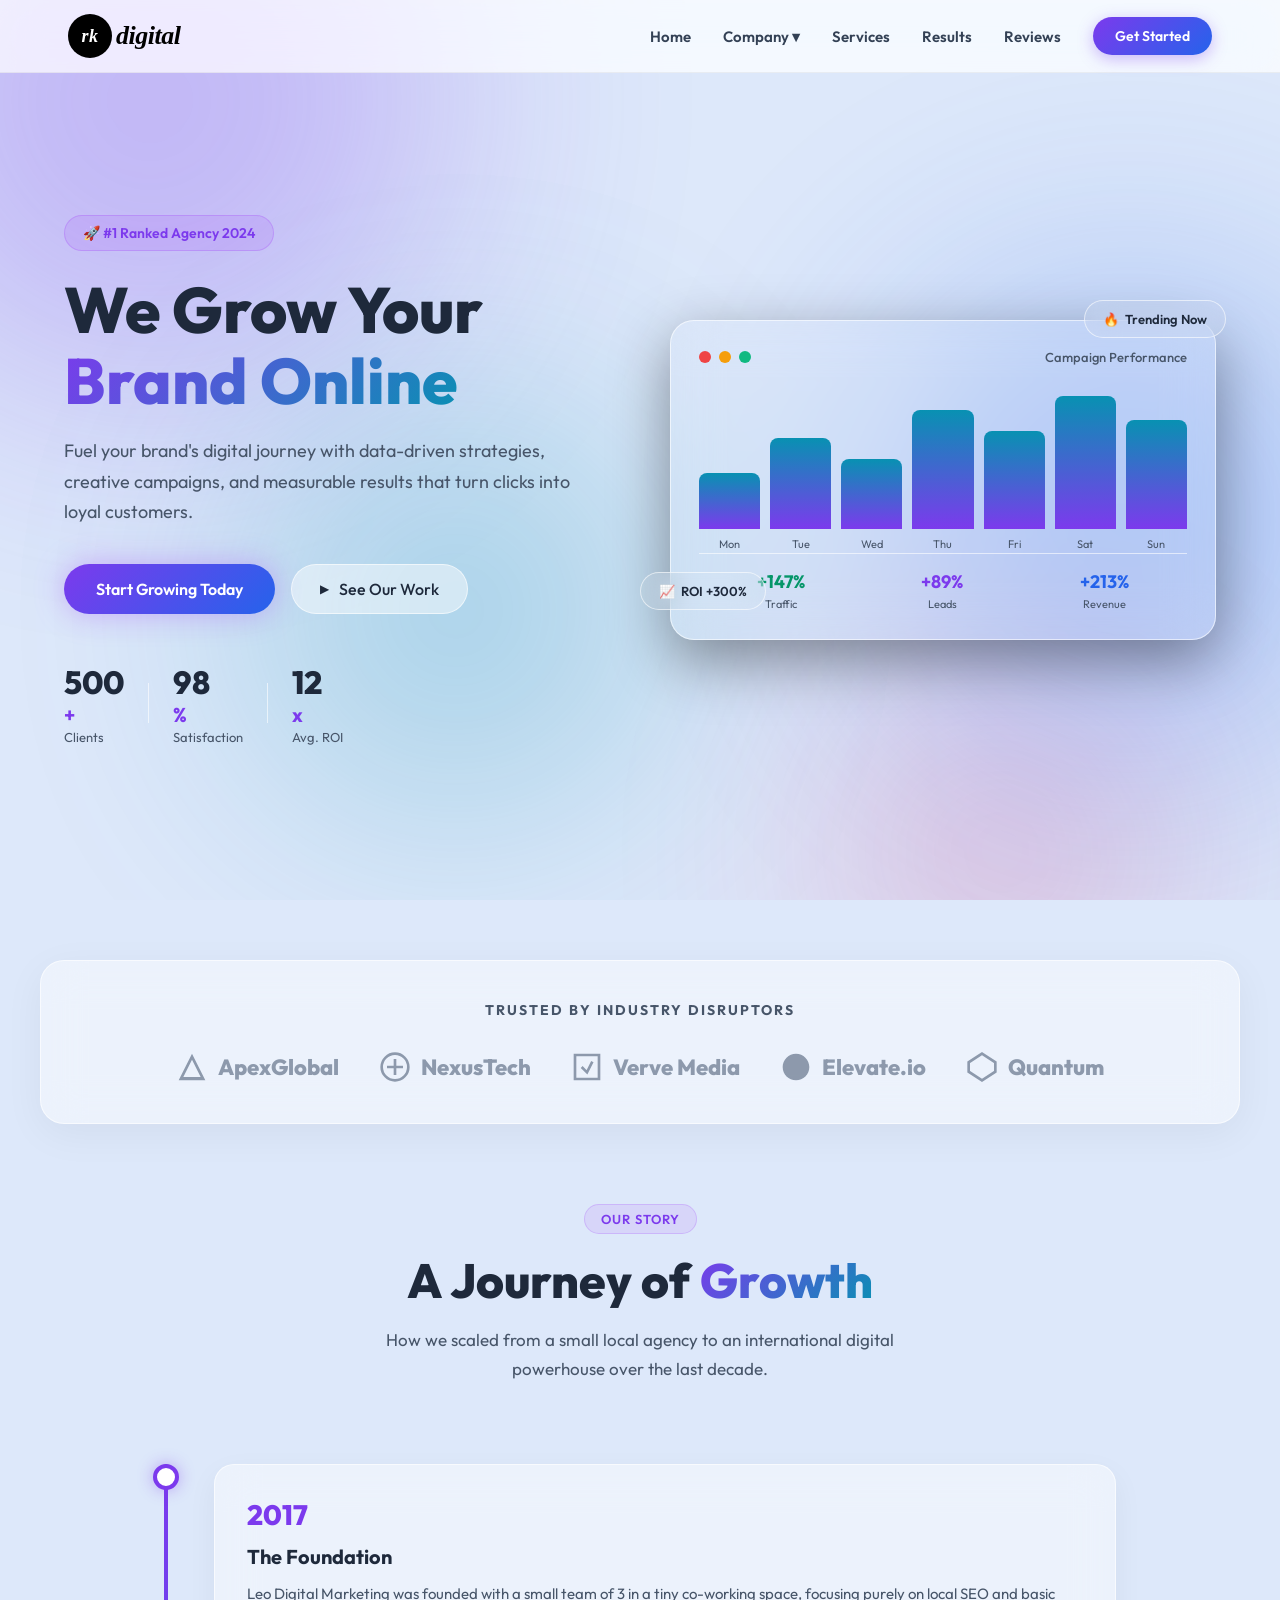
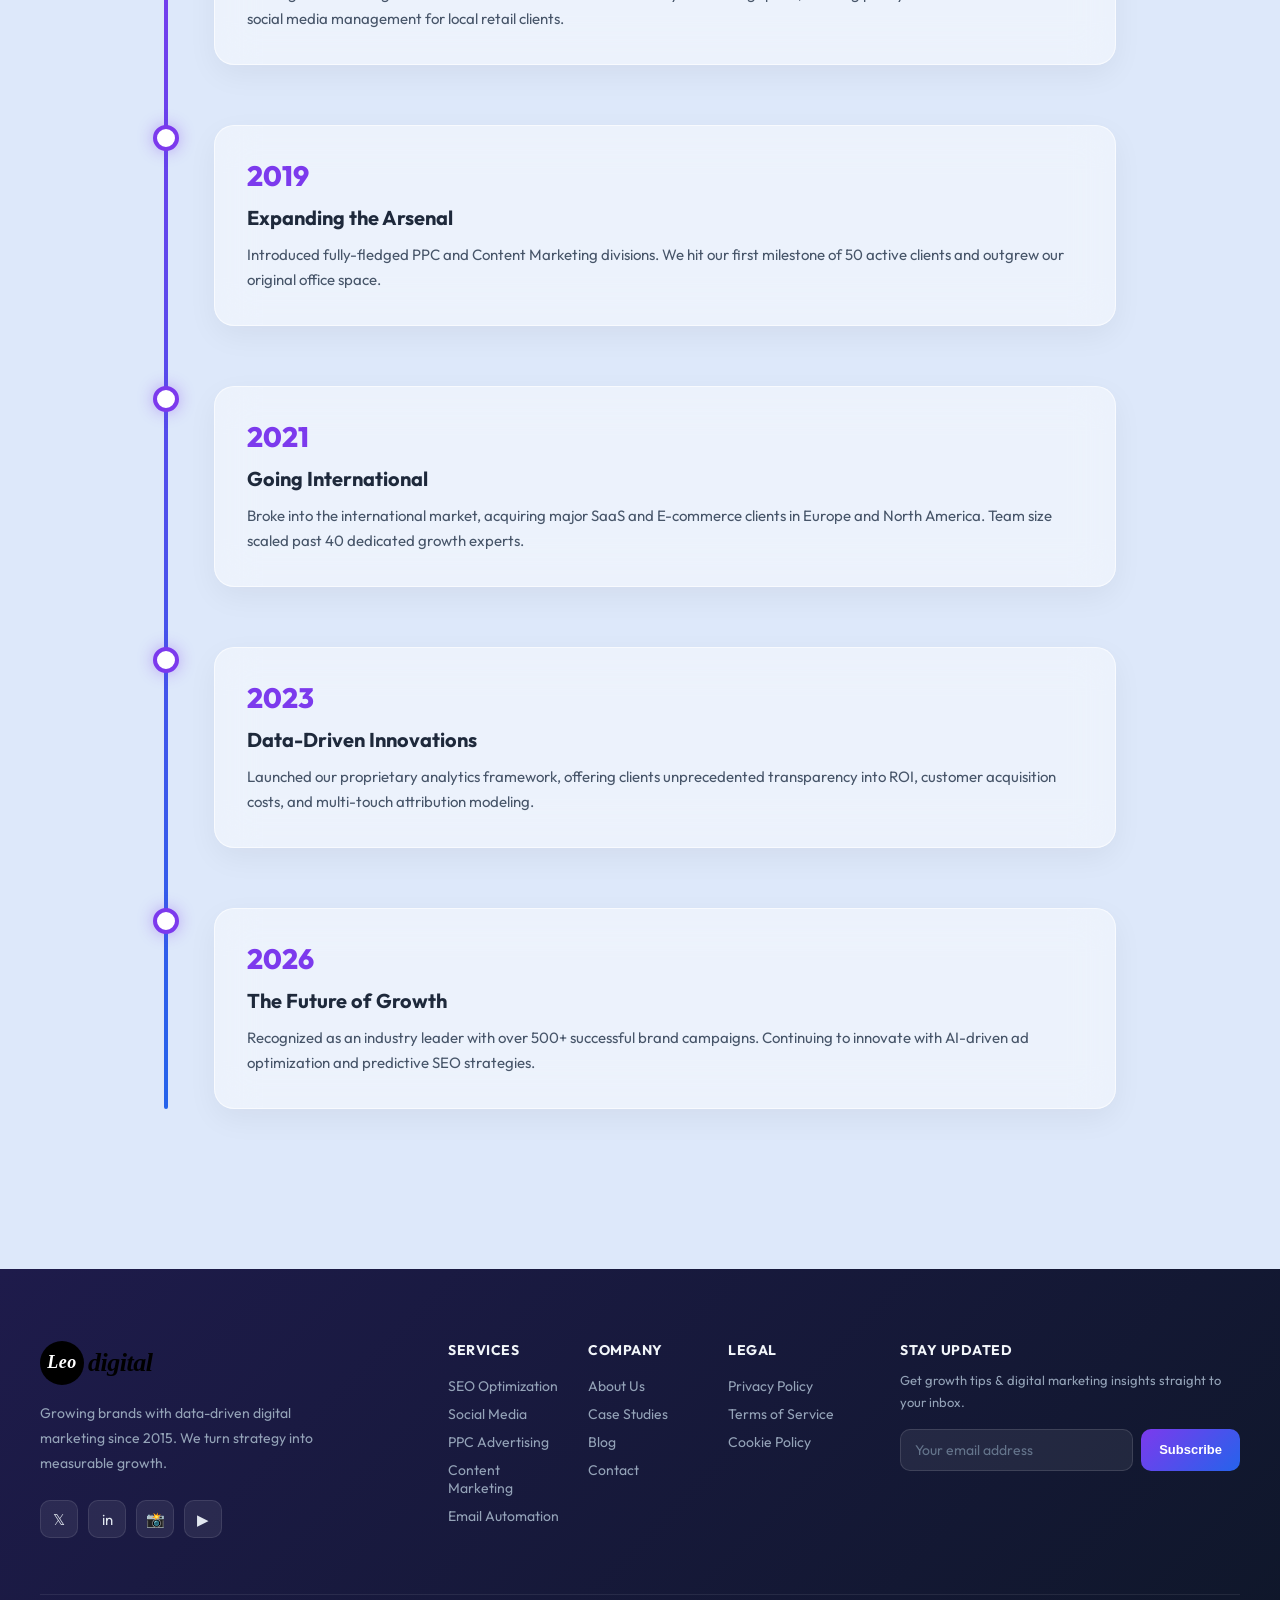
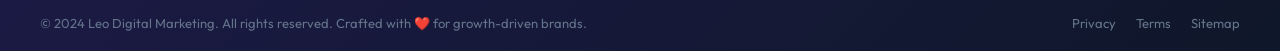
==== commit 3b3bc741: "name changed" ====
--- a/index.html
+++ b/index.html
@@ -29,11 +29,11 @@
     <nav class="navbar" id="navbar">
         <div class="nav-container">
             <a href="index.html" class="nav-logo">
-        <div class="logo-circle">
-            <span class="logo-text-inner">Leo</span>
-        </div>
-        <span class="logo-text-outer">digital</span>
-    </a>
+                <div class="logo-circle">
+                    <span class="logo-text-inner">rk</span>
+                </div>
+                <span class="logo-text-outer">digital</span>
+            </a>
             <ul class="nav-links" id="navLinks">
                 <li><a href="index.html" class="nav-link active">Home</a></li>
                 <li class="nav-item">
@@ -140,23 +140,37 @@
         <div class="logo-grid">
             <!-- Fake Company 1 -->
             <div class="fake-logo-item">
-                <svg viewBox="0 0 24 24"><path d="M12 2L2 22h20L12 2zm0 4.5l6.5 13h-13L12 6.5z"/></svg> ApexGlobal
+                <svg viewBox="0 0 24 24">
+                    <path d="M12 2L2 22h20L12 2zm0 4.5l6.5 13h-13L12 6.5z" />
+                </svg> ApexGlobal
             </div>
             <!-- Fake Company 2 -->
             <div class="fake-logo-item">
-                <svg viewBox="0 0 24 24"><circle cx="12" cy="12" r="10" stroke="currentColor" stroke-width="2" fill="none"/><path d="M12 6v12M6 12h12" stroke="currentColor" stroke-width="2"/></svg> NexusTech
+                <svg viewBox="0 0 24 24">
+                    <circle cx="12" cy="12" r="10" stroke="currentColor" stroke-width="2" fill="none" />
+                    <path d="M12 6v12M6 12h12" stroke="currentColor" stroke-width="2" />
+                </svg> NexusTech
             </div>
             <!-- Fake Company 3 -->
             <div class="fake-logo-item">
-                <svg viewBox="0 0 24 24"><path d="M3 3h18v18H3z" fill="none" stroke="currentColor" stroke-width="2"/><path d="M8 12l4 4 4-8" stroke="currentColor" stroke-width="2" fill="none"/></svg> Verve Media
+                <svg viewBox="0 0 24 24">
+                    <path d="M3 3h18v18H3z" fill="none" stroke="currentColor" stroke-width="2" />
+                    <path d="M8 12l4 4 4-8" stroke="currentColor" stroke-width="2" fill="none" />
+                </svg> Verve Media
             </div>
             <!-- Fake Company 4 -->
             <div class="fake-logo-item">
-                <svg viewBox="0 0 24 24"><path d="M12 22C6.477 22 2 17.523 2 12S6.477 2 12 2s10 4.477 10 10-4.477 10-10 10zm-1-15h2v6h-2V7zm0 8h2v2h-2v-2z"/></svg> Elevate.io
+                <svg viewBox="0 0 24 24">
+                    <path
+                        d="M12 22C6.477 22 2 17.523 2 12S6.477 2 12 2s10 4.477 10 10-4.477 10-10 10zm-1-15h2v6h-2V7zm0 8h2v2h-2v-2z" />
+                </svg> Elevate.io
             </div>
             <!-- Fake Company 5 -->
             <div class="fake-logo-item">
-                <svg viewBox="0 0 24 24"><polygon points="12 2 22 8.5 22 15.5 12 22 2 15.5 2 8.5 12 2" fill="none" stroke="currentColor" stroke-width="2"/></svg> Quantum
+                <svg viewBox="0 0 24 24">
+                    <polygon points="12 2 22 8.5 22 15.5 12 22 2 15.5 2 8.5 12 2" fill="none" stroke="currentColor"
+                        stroke-width="2" />
+                </svg> Quantum
             </div>
         </div>
     </div>
@@ -165,7 +179,8 @@
     <div class="section-header reveal" style="max-width:800px;margin:0 auto;padding:0 24px;">
         <span class="section-tag">Our Story</span>
         <h2 class="section-title">A Journey of <span class="gradient-text">Growth</span></h2>
-        <p class="section-subtitle">How we scaled from a small local agency to an international digital powerhouse over the last decade.</p>
+        <p class="section-subtitle">How we scaled from a small local agency to an international digital powerhouse over
+            the last decade.</p>
     </div>
 
     <div class="timeline-section">
@@ -176,7 +191,9 @@
                 <div class="timeline-content">
                     <div class="timeline-year">2017</div>
                     <h3 class="timeline-title">The Foundation</h3>
-                    <p class="timeline-desc">Leo Digital Marketing was founded with a small team of 3 in a tiny co-working space, focusing purely on local SEO and basic social media management for local retail clients.</p>
+                    <p class="timeline-desc">Leo Digital Marketing was founded with a small team of 3 in a tiny
+                        co-working space, focusing purely on local SEO and basic social media management for local
+                        retail clients.</p>
                 </div>
             </div>
 
@@ -186,7 +203,8 @@
                 <div class="timeline-content">
                     <div class="timeline-year">2019</div>
                     <h3 class="timeline-title">Expanding the Arsenal</h3>
-                    <p class="timeline-desc">Introduced fully-fledged PPC and Content Marketing divisions. We hit our first milestone of 50 active clients and outgrew our original office space.</p>
+                    <p class="timeline-desc">Introduced fully-fledged PPC and Content Marketing divisions. We hit our
+                        first milestone of 50 active clients and outgrew our original office space.</p>
                 </div>
             </div>
 
@@ -196,7 +214,8 @@
                 <div class="timeline-content">
                     <div class="timeline-year">2021</div>
                     <h3 class="timeline-title">Going International</h3>
-                    <p class="timeline-desc">Broke into the international market, acquiring major SaaS and E-commerce clients in Europe and North America. Team size scaled past 40 dedicated growth experts.</p>
+                    <p class="timeline-desc">Broke into the international market, acquiring major SaaS and E-commerce
+                        clients in Europe and North America. Team size scaled past 40 dedicated growth experts.</p>
                 </div>
             </div>
 
@@ -206,7 +225,9 @@
                 <div class="timeline-content">
                     <div class="timeline-year">2023</div>
                     <h3 class="timeline-title">Data-Driven Innovations</h3>
-                    <p class="timeline-desc">Launched our proprietary analytics framework, offering clients unprecedented transparency into ROI, customer acquisition costs, and multi-touch attribution modeling.</p>
+                    <p class="timeline-desc">Launched our proprietary analytics framework, offering clients
+                        unprecedented transparency into ROI, customer acquisition costs, and multi-touch attribution
+                        modeling.</p>
                 </div>
             </div>
 
@@ -216,7 +237,8 @@
                 <div class="timeline-content">
                     <div class="timeline-year">2026</div>
                     <h3 class="timeline-title">The Future of Growth</h3>
-                    <p class="timeline-desc">Recognized as an industry leader with over 500+ successful brand campaigns. Continuing to innovate with AI-driven ad optimization and predictive SEO strategies.</p>
+                    <p class="timeline-desc">Recognized as an industry leader with over 500+ successful brand campaigns.
+                        Continuing to innovate with AI-driven ad optimization and predictive SEO strategies.</p>
                 </div>
             </div>
         </div>
@@ -470,11 +492,11 @@
         <div class="footer-inner">
             <div class="footer-brand">
                 <div class="footer-logo">
-        <div class="logo-circle">
-            <span class="logo-text-inner">Leo</span>
-        </div>
-        <span class="logo-text-outer">digital</span>
-    </div>
+                    <div class="logo-circle">
+                        <span class="logo-text-inner">Leo</span>
+                    </div>
+                    <span class="logo-text-outer">digital</span>
+                </div>
                 <p class="footer-tagline">Growing brands with data-driven digital marketing since 2015. We turn strategy
                     into measurable growth.</p>
                 <div class="footer-socials">
--- a/style.css
+++ b/style.css
@@ -194,6 +194,7 @@
   color: var(--text);
   background: none;
   -webkit-background-clip: unset;
+  background-clip: unset;
   -webkit-text-fill-color: unset;
 }
 
@@ -371,6 +372,7 @@
 .gradient-text {
   background: linear-gradient(135deg, var(--purple), var(--cyan));
   -webkit-background-clip: text;
+  background-clip: text;
   -webkit-text-fill-color: transparent;
 }
 
@@ -820,6 +822,7 @@
   font-weight: 800;
   background: linear-gradient(135deg, var(--purple), var(--cyan));
   -webkit-background-clip: text;
+  background-clip: text;
   -webkit-text-fill-color: transparent;
 }
 
@@ -1079,6 +1082,7 @@
 }
 
 
+.footer-tagline {
   color: #94a3b8;
   font-size: 14px;
   line-height: 1.8;
@@ -1325,7 +1329,7 @@
   .nav-item {
     width: 100%;
   }
-  
+
   .dropdown-menu {
     position: static;
     transform: none;
@@ -1337,7 +1341,7 @@
     visibility: visible;
     display: none;
   }
-  
+
   .nav-item:hover .dropdown-menu {
     display: flex;
     transform: none;
@@ -1350,62 +1354,139 @@
 
 /* FAKE LOGOS STRIP */
 .fake-logos {
-  max-width: 1200px; margin: 0 auto 80px; padding: 40px 24px;
-  background: var(--glass-bg); backdrop-filter: blur(20px); -webkit-backdrop-filter: blur(20px);
-  border: 1px solid var(--glass-border); border-radius: 24px;
-  text-align: center; box-shadow: 0 10px 40px rgba(0,0,0,0.05);
-}
+  max-width: 1200px;
+  margin: 0 auto 80px;
+  padding: 40px 24px;
+  background: var(--glass-bg);
+  backdrop-filter: blur(20px);
+  -webkit-backdrop-filter: blur(20px);
+  border: 1px solid var(--glass-border);
+  border-radius: 24px;
+  text-align: center;
+  box-shadow: 0 10px 40px rgba(0, 0, 0, 0.05);
+}
+
 .logos-title {
-  font-size: 14px; color: var(--muted); text-transform: uppercase; letter-spacing: 2px; font-weight: 700; margin-bottom: 32px;
-}
+  font-size: 14px;
+  color: var(--muted);
+  text-transform: uppercase;
+  letter-spacing: 2px;
+  font-weight: 700;
+  margin-bottom: 32px;
+}
+
 .logo-grid {
-  display: flex; justify-content: center; gap: 40px; flex-wrap: wrap; align-items: center;
-}
+  display: flex;
+  justify-content: center;
+  gap: 40px;
+  flex-wrap: wrap;
+  align-items: center;
+}
+
 .fake-logo-item {
-  display: flex; align-items: center; gap: 10px; font-size: 22px; font-weight: 800; color: #64748b;
-  opacity: 0.7; transition: opacity 0.3s, transform 0.3s; cursor: pointer;
-}
+  display: flex;
+  align-items: center;
+  gap: 10px;
+  font-size: 22px;
+  font-weight: 800;
+  color: #64748b;
+  opacity: 0.7;
+  transition: opacity 0.3s, transform 0.3s;
+  cursor: pointer;
+}
+
 .fake-logo-item:hover {
-  opacity: 1; transform: scale(1.05); color: var(--purple);
-}
-.fake-logo-item svg { width: 32px; height: 32px; fill: currentColor; }
+  opacity: 1;
+  transform: scale(1.05);
+  color: var(--purple);
+}
+
+.fake-logo-item svg {
+  width: 32px;
+  height: 32px;
+  fill: currentColor;
+}
 
 /* MILESTONE TIMELINE */
 .timeline-section {
-  max-width: 1000px; margin: 0 auto; padding: 40px 24px 100px; position: relative;
-}
+  max-width: 1000px;
+  margin: 0 auto;
+  padding: 40px 24px 100px;
+  position: relative;
+}
+
 .timeline {
-  position: relative; padding-left: 50px; margin-top: 40px;
-}
+  position: relative;
+  padding-left: 50px;
+  margin-top: 40px;
+}
+
 .timeline::before {
-  content: ''; position: absolute; left: 0; top: 0; bottom: 0; width: 4px;
-  background: linear-gradient(to bottom, var(--purple), var(--blue)); border-radius: 4px;
-}
+  content: '';
+  position: absolute;
+  left: 0;
+  top: 0;
+  bottom: 0;
+  width: 4px;
+  background: linear-gradient(to bottom, var(--purple), var(--blue));
+  border-radius: 4px;
+}
+
 .timeline-item {
-  position: relative; margin-bottom: 60px;
-}
-.timeline-item:last-child { margin-bottom: 0; }
+  position: relative;
+  margin-bottom: 60px;
+}
+
+.timeline-item:last-child {
+  margin-bottom: 0;
+}
+
 .timeline-dot {
-  position: absolute; left: -61px; top: 0; width: 26px; height: 26px;
-  background: #fff; border: 4px solid var(--purple); border-radius: 50%;
+  position: absolute;
+  left: -61px;
+  top: 0;
+  width: 26px;
+  height: 26px;
+  background: #fff;
+  border: 4px solid var(--purple);
+  border-radius: 50%;
   box-shadow: 0 0 16px rgba(124, 58, 237, 0.4);
 }
+
 .timeline-content {
-  background: var(--glass-bg); backdrop-filter: blur(20px); border: 1px solid var(--glass-border);
-  border-radius: 20px; padding: 32px; box-shadow: 0 10px 30px rgba(0,0,0,0.05);
+  background: var(--glass-bg);
+  backdrop-filter: blur(20px);
+  border: 1px solid var(--glass-border);
+  border-radius: 20px;
+  padding: 32px;
+  box-shadow: 0 10px 30px rgba(0, 0, 0, 0.05);
   transition: transform 0.3s, box-shadow 0.3s;
 }
+
 .timeline-content:hover {
-  transform: translateY(-5px); box-shadow: 0 20px 50px rgba(124, 58, 237, 0.15);
-}
+  transform: translateY(-5px);
+  box-shadow: 0 20px 50px rgba(124, 58, 237, 0.15);
+}
+
 .timeline-year {
-  font-size: 28px; font-weight: 800; color: var(--purple); margin-bottom: 12px; display: inline-block;
-}
+  font-size: 28px;
+  font-weight: 800;
+  color: var(--purple);
+  margin-bottom: 12px;
+  display: inline-block;
+}
+
 .timeline-title {
-  font-size: 20px; font-weight: 700; color: var(--text); margin-bottom: 12px;
-}
+  font-size: 20px;
+  font-weight: 700;
+  color: var(--text);
+  margin-bottom: 12px;
+}
+
 .timeline-desc {
-  font-size: 15px; color: var(--muted); line-height: 1.7;
+  font-size: 15px;
+  color: var(--muted);
+  line-height: 1.7;
 }
 
 @media(max-width:768px) {
@@ -1446,4 +1527,5 @@
   .footer-bottom {
     flex-direction: column;
     text-align: center;
-  }+  }
+}
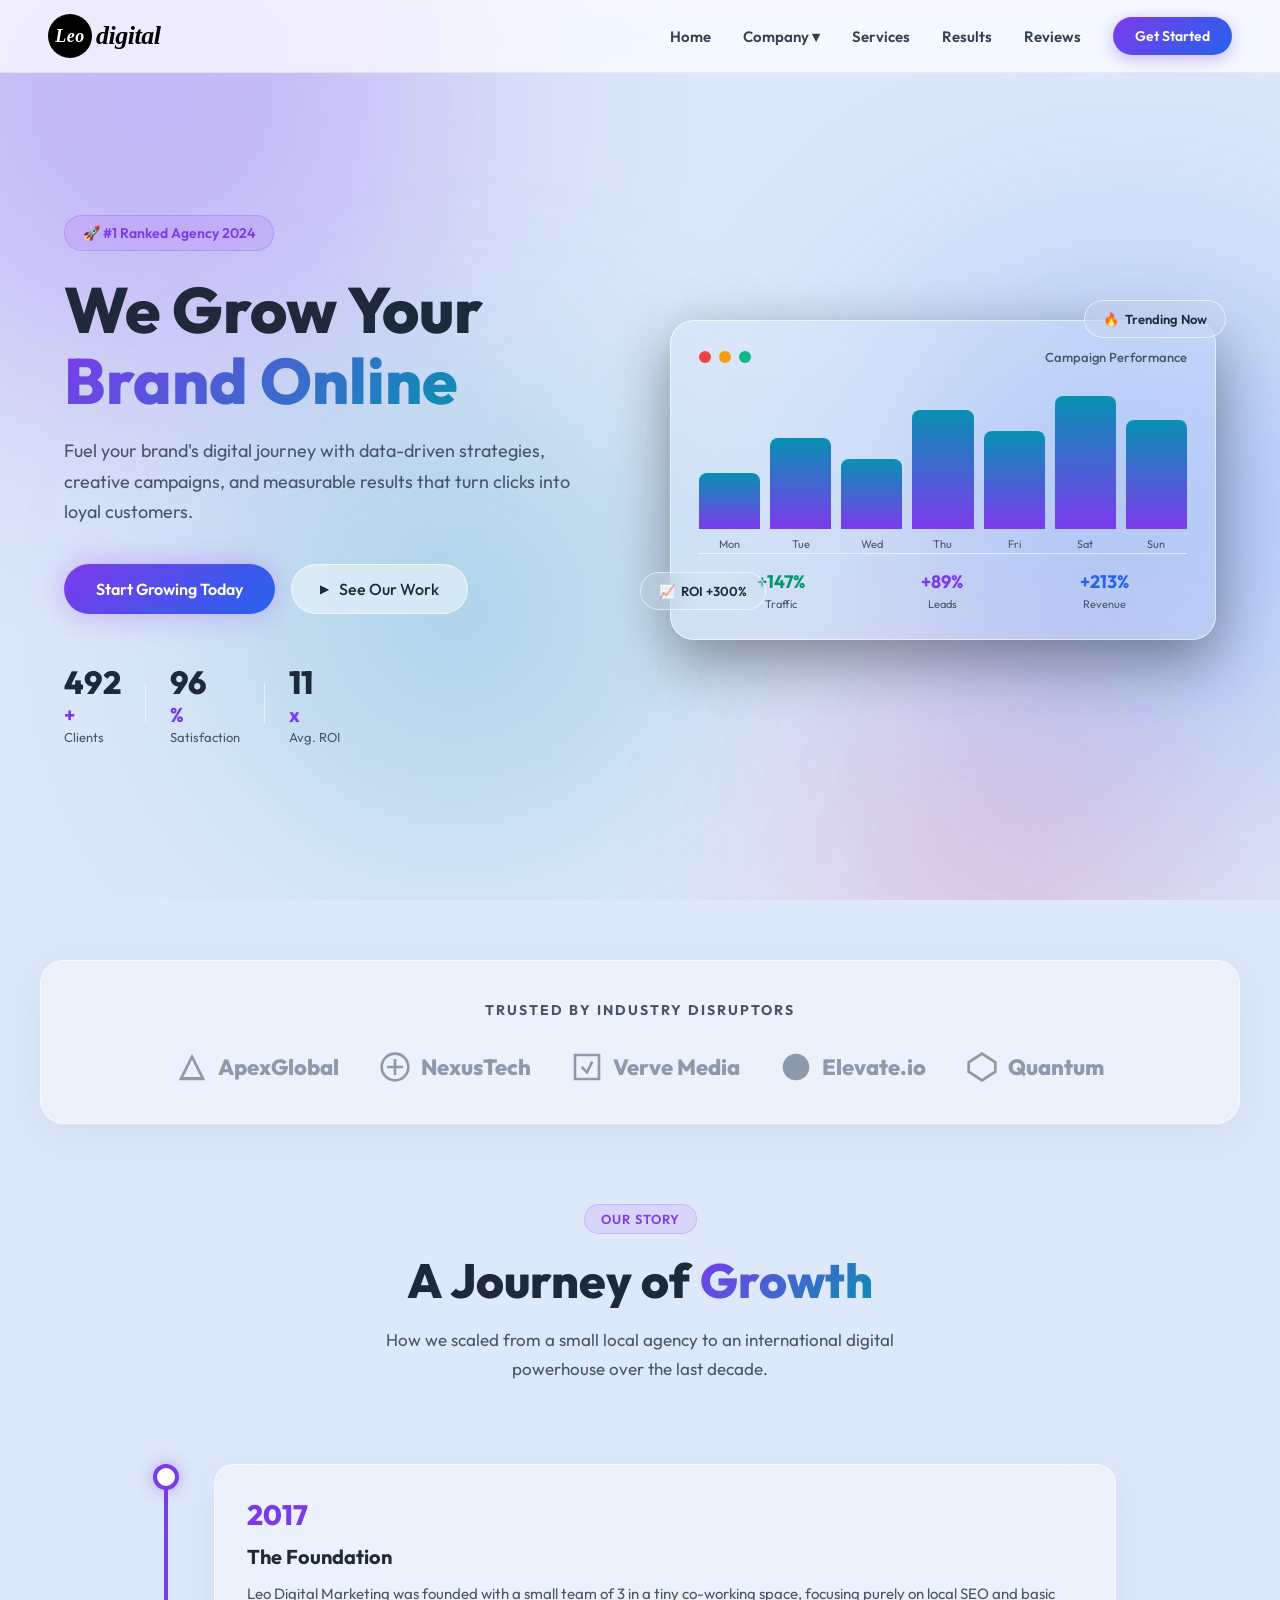
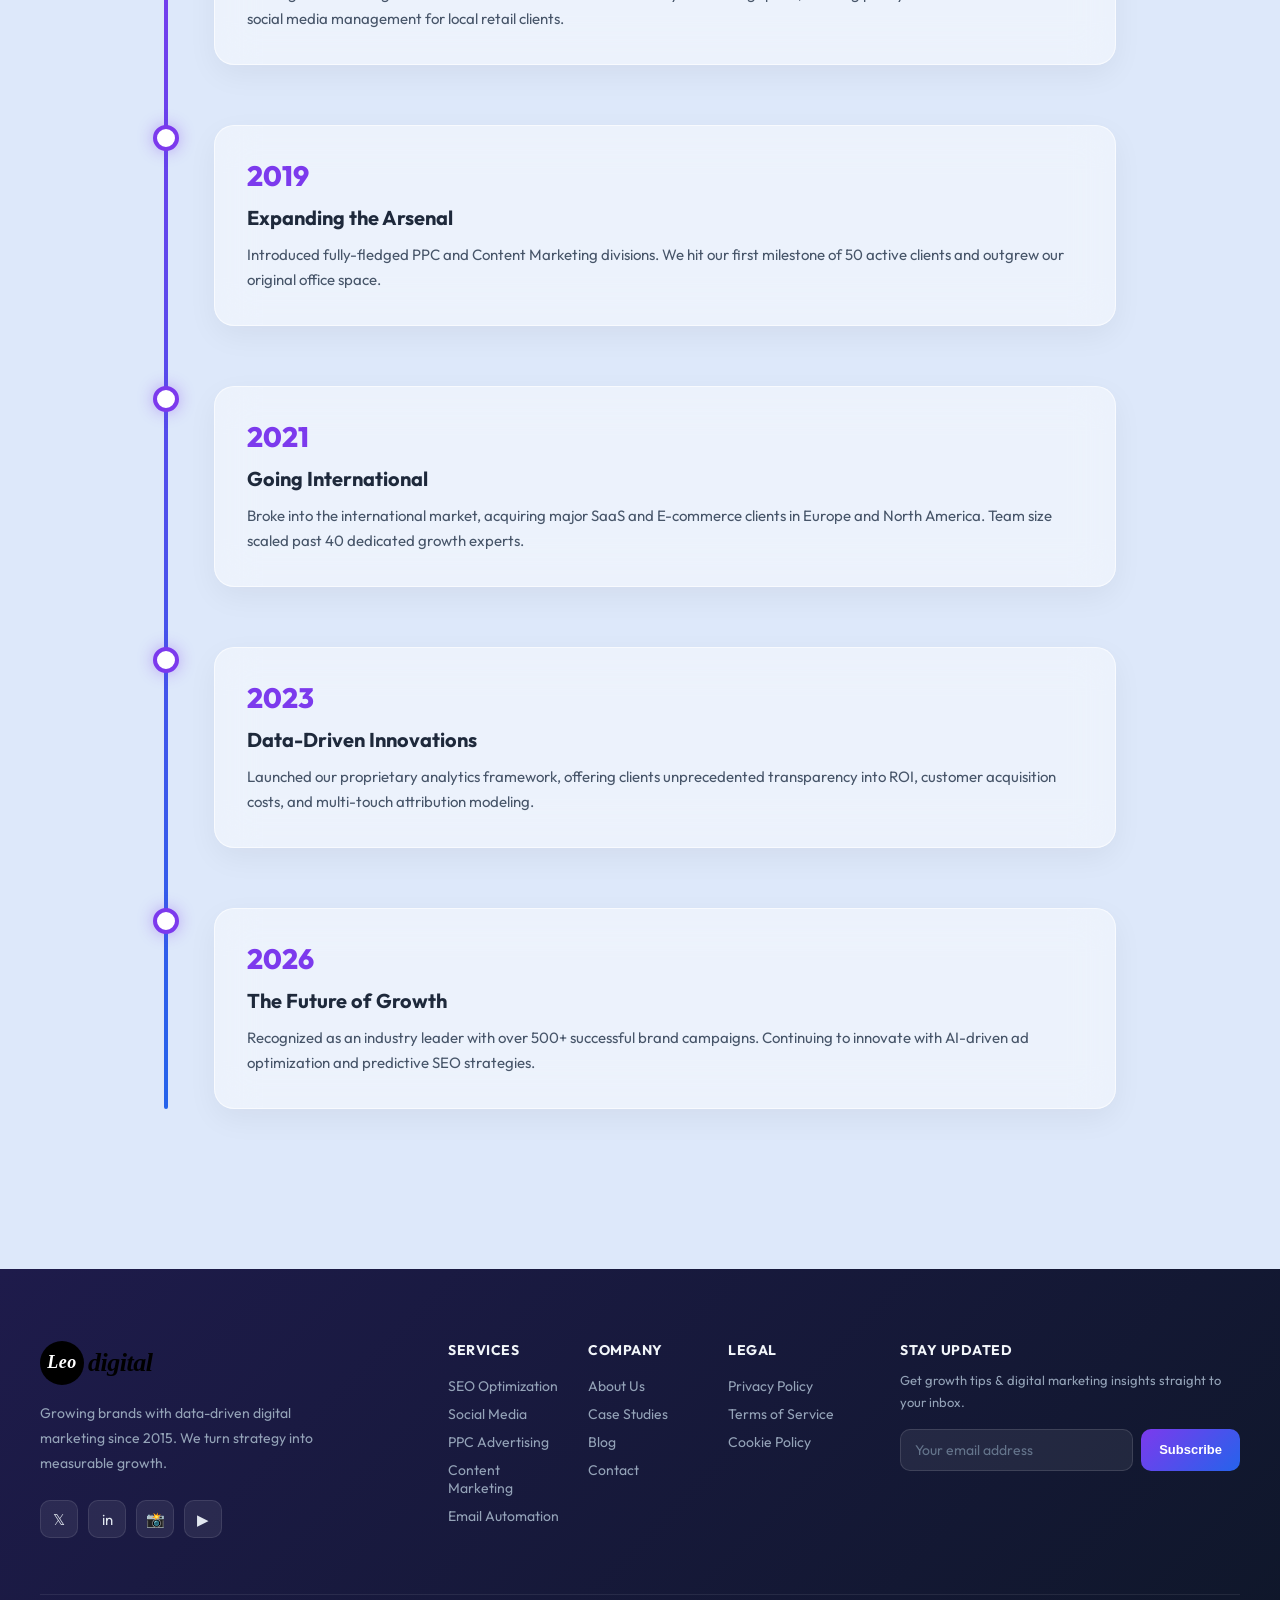
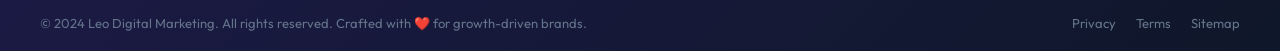
==== commit 104a9e03: "name resent and logo moved towords left" ====
--- a/index.html
+++ b/index.html
@@ -30,7 +30,7 @@
         <div class="nav-container">
             <a href="index.html" class="nav-logo">
                 <div class="logo-circle">
-                    <span class="logo-text-inner">rk</span>
+                    <span class="logo-text-inner">Leo</span>
                 </div>
                 <span class="logo-text-outer">digital</span>
             </a>
--- a/style.css
+++ b/style.css
@@ -128,9 +128,9 @@
 }
 
 .nav-container {
-  max-width: 1200px;
+  max-width: 100%;
   margin: 0 auto;
-  padding: 0 28px;
+  padding: 0 48px;
   display: flex;
   align-items: center;
   gap: 32px;
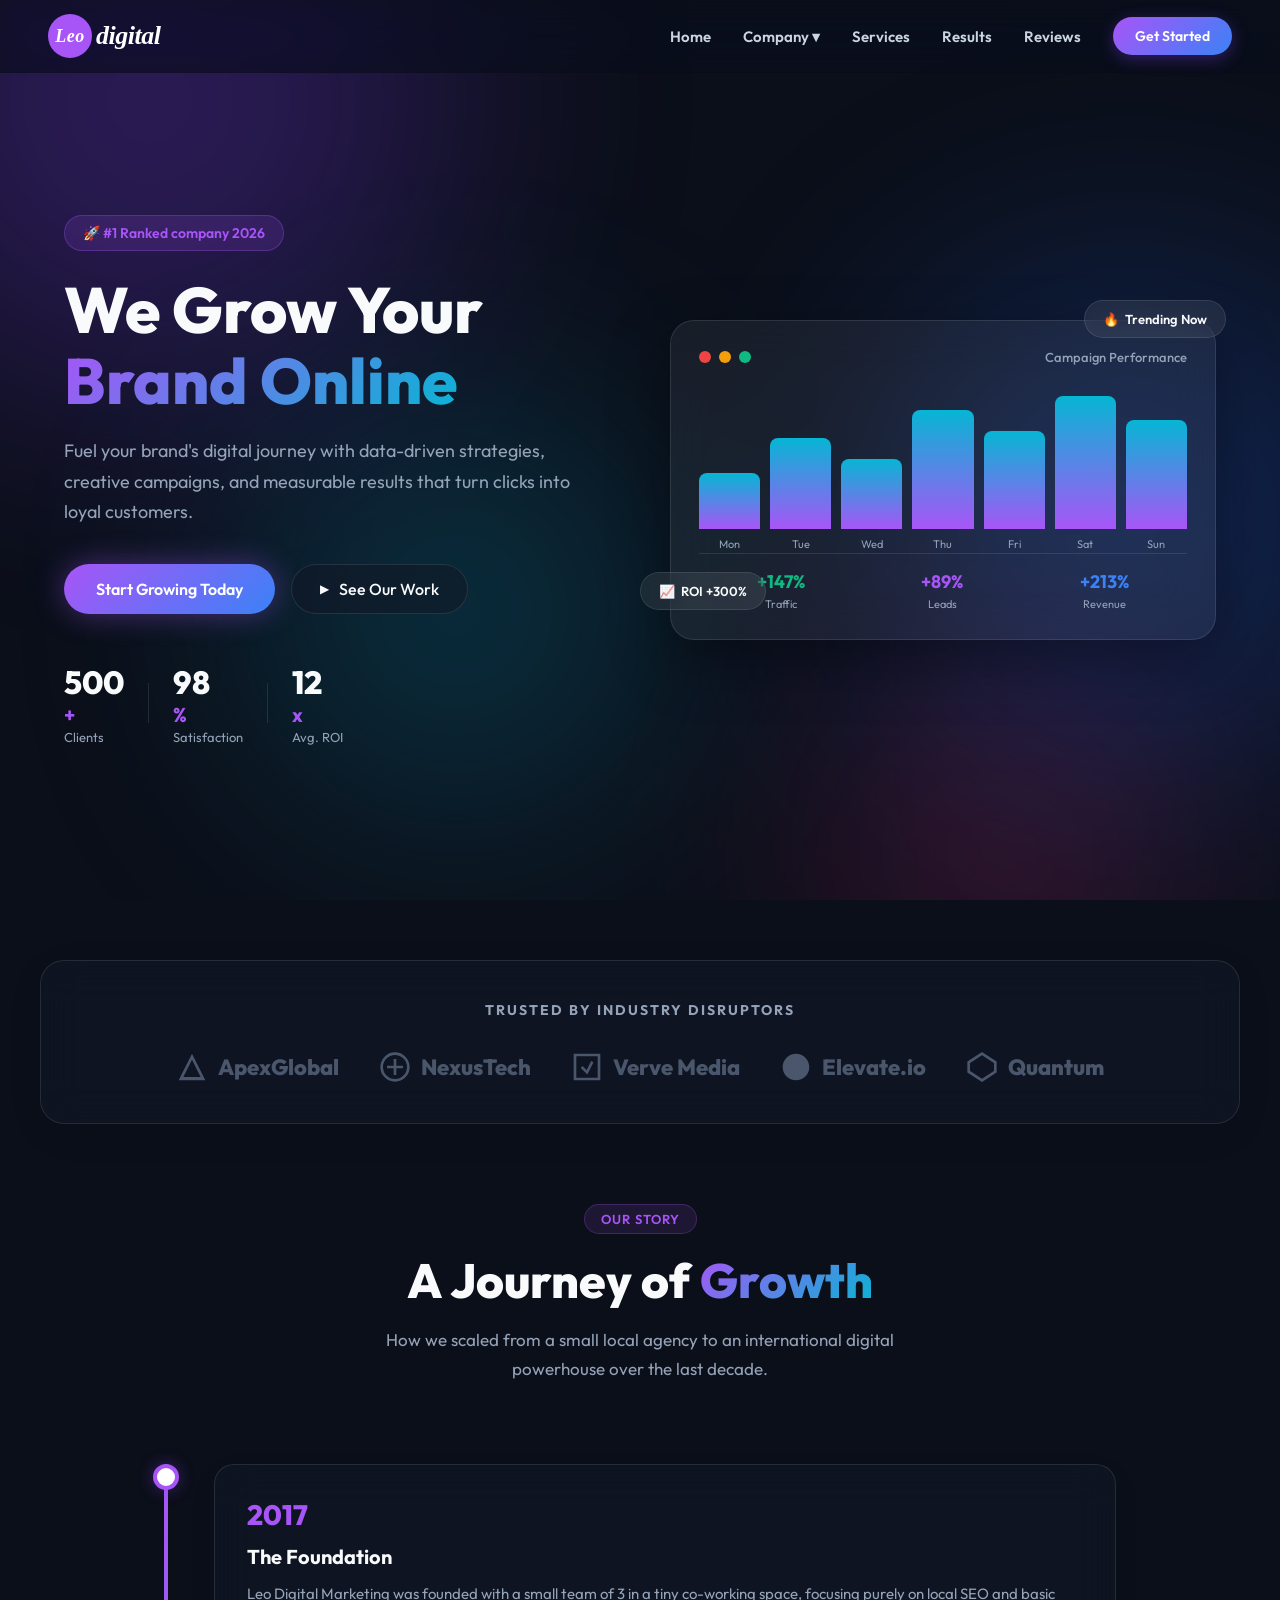
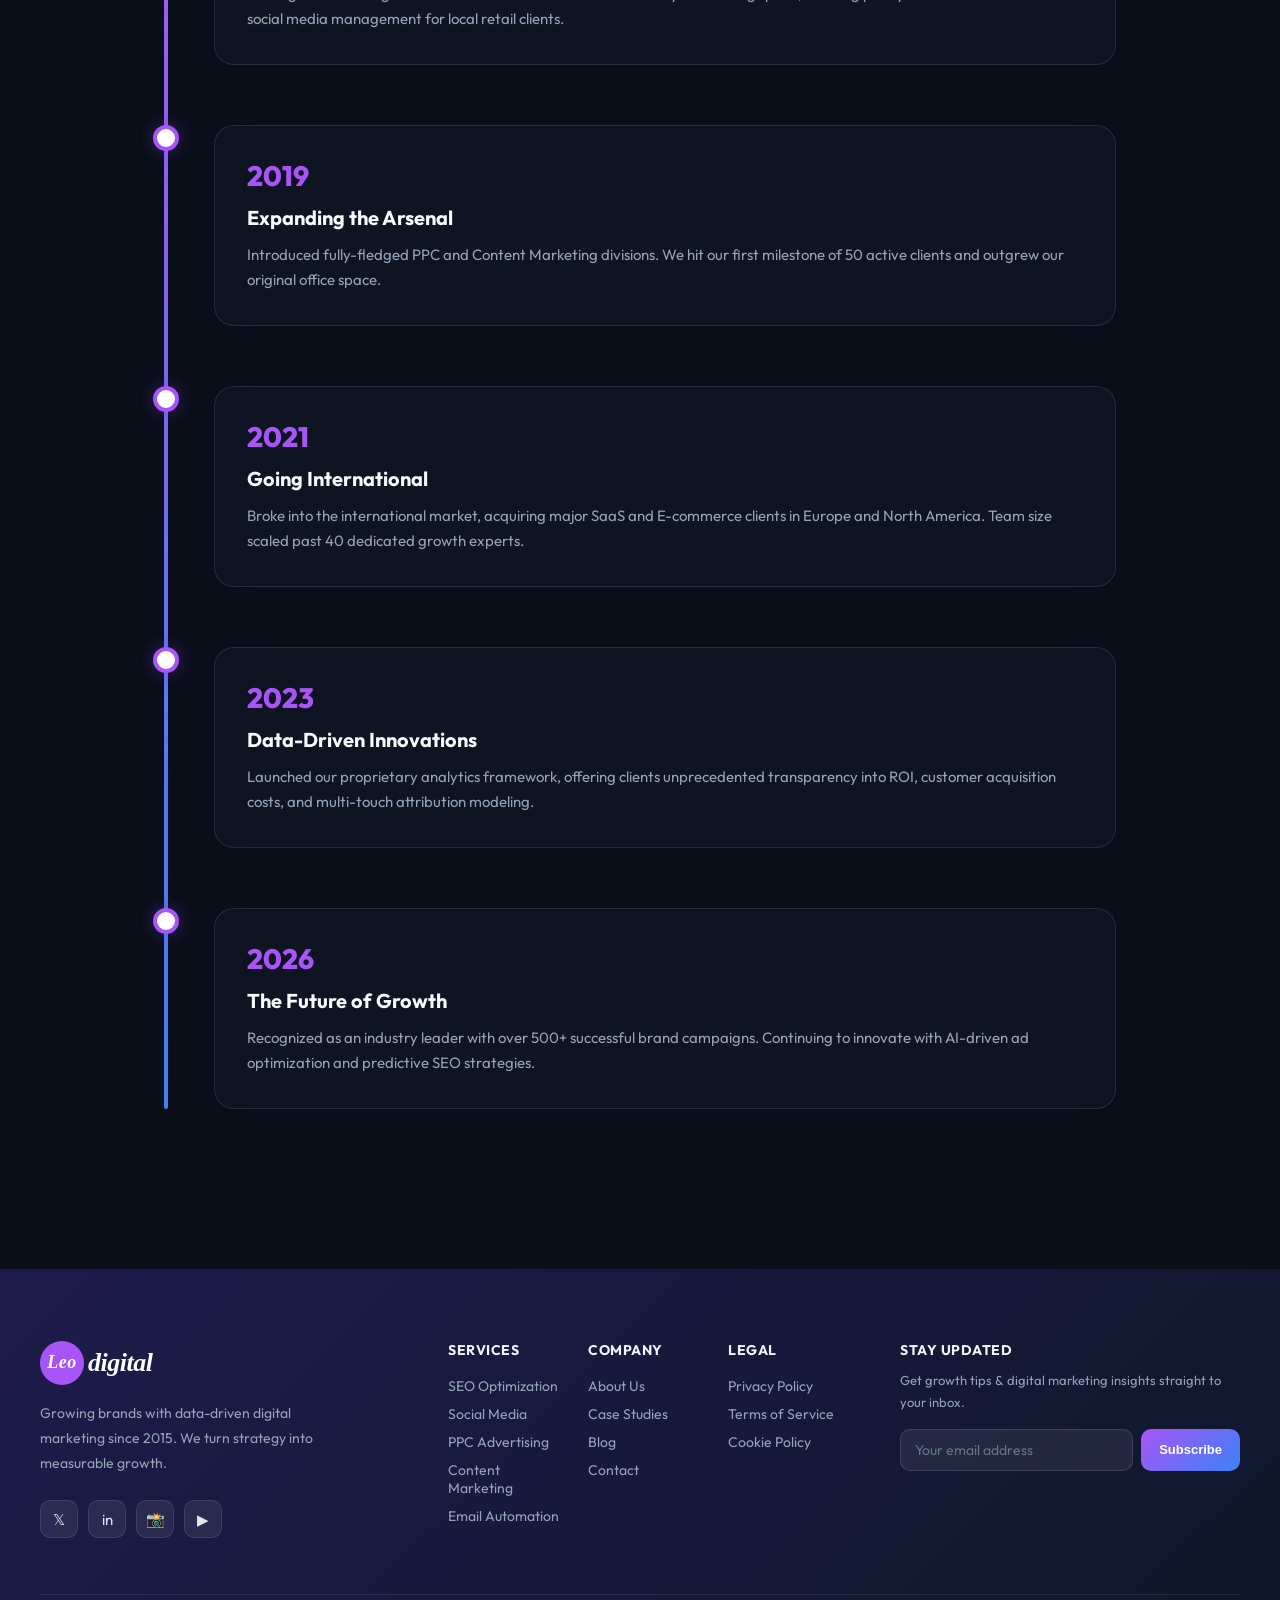
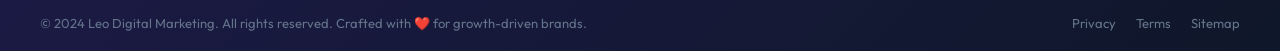
==== commit b1c8bf7f: "change the color and add animation" ====
--- a/index.html
+++ b/index.html
@@ -16,6 +16,19 @@
 </head>
 
 <body>
+  <!-- Global Loader -->
+  <div class="global-loader" id="globalLoader">
+    <div class="loader-spinner"></div>
+  </div>
+  <script>
+    window.addEventListener('load', () => {
+      const loader = document.getElementById('globalLoader');
+      if (loader) {
+        loader.style.opacity = '0';
+        setTimeout(() => loader.style.display = 'none', 500);
+      }
+    });
+  </script>
 
     <!-- Animated Background Orbs -->
     <div class="bg-orbs">
@@ -51,7 +64,7 @@
                 <li><a href="results.html" class="nav-link">Results</a></li>
                 <li><a href="reviews.html" class="nav-link">Reviews</a></li>
             </ul>
-            <a href="contact.html" class="btn-nav" id="navCta">Get Started</a>
+            <a href="contact.html" class="btn-nav hover-pulse" id="navCta">Get Started</a>
             <button class="hamburger" id="hamburger" aria-label="Toggle menu">
                 <span></span><span></span><span></span>
             </button>
@@ -61,7 +74,7 @@
     <!-- Hero Section -->
     <section class="hero" id="home">
         <div class="hero-content">
-            <div class="badge" id="heroBadge">🚀 #1 Ranked Agency 2024</div>
+            <div class="badge" id="heroBadge">🚀 #1 Ranked company 2026</div>
             <h1 class="hero-title" id="heroTitle">
                 We Grow Your<br />
                 <span class="gradient-text" id="typingText"></span>
@@ -71,8 +84,8 @@
                 results that turn clicks into loyal customers.
             </p>
             <div class="hero-actions" id="heroActions">
-                <a href="#contact" class="btn-primary" id="heroPrimaryBtn">Start Growing Today</a>
-                <a href="#services" class="btn-ghost" id="heroGhostBtn">
+                <a href="#contact" class="btn-primary hover-pulse" id="heroPrimaryBtn">Start Growing Today</a>
+                <a href="#services" class="btn-ghost hover-pulse" id="heroGhostBtn">
                     <span class="play-icon">▶</span> See Our Work
                 </a>
             </div>
--- a/style.css
+++ b/style.css
@@ -8,15 +8,15 @@
 }
 
 :root {
-  --purple: #7c3aed;
-  --blue: #2563eb;
-  --cyan: #0891b2;
-  --green: #059669;
-  --bg: #DDE8FA;
-  --glass-bg: rgba(255, 255, 255, 0.45);
-  --glass-border: rgba(255, 255, 255, 0.6);
-  --text: #1e293b;
-  --muted: #475569;
+  --purple: #a855f7;
+  --blue: #3b82f6;
+  --cyan: #06b6d4;
+  --green: #10b981;
+  --bg: #0B0F19;
+  --glass-bg: rgba(17, 24, 39, 0.6);
+  --glass-border: rgba(255, 255, 255, 0.1);
+  --text: #f8fafc;
+  --muted: #94a3b8;
   --font: 'Outfit', sans-serif;
 }
 
@@ -112,7 +112,7 @@
   right: 0;
   z-index: 999;
   padding: 14px 0;
-  background: rgba(255, 255, 255, 0.72);
+  background: rgba(11, 15, 25, 0.72);
   backdrop-filter: saturate(180%) blur(20px);
   -webkit-backdrop-filter: saturate(180%) blur(20px);
   border-bottom: 1px solid rgba(0, 0, 0, 0.05);
@@ -121,7 +121,7 @@
 }
 
 .navbar.scrolled {
-  background: rgba(255, 255, 255, 0.85);
+  background: rgba(11, 15, 25, 0.85);
   border-bottom: 1px solid rgba(0, 0, 0, 0.1);
   box-shadow: 0 4px 20px rgba(0, 0, 0, 0.04);
   padding: 10px 0;
@@ -149,7 +149,7 @@
 }
 
 .logo-circle {
-  background-color: #000;
+  background-color: var(--purple);
   border-radius: 50%;
   width: 44px;
   height: 44px;
@@ -169,7 +169,7 @@
 }
 
 .logo-text-outer {
-  color: #000;
+  color: #fff;
   font-family: 'Georgia', serif;
   font-weight: 900;
   font-style: italic;
@@ -206,7 +206,7 @@
 
 .nav-link {
   text-decoration: none;
-  color: #334155;
+  color: #cbd5e1;
   font-size: 15px;
   font-weight: 600;
   transition: color 0.3s;
@@ -245,10 +245,10 @@
   top: 100%;
   left: 50%;
   transform: translateX(-50%) translateY(10px);
-  background: rgba(255, 255, 255, 0.7);
+  background: rgba(17, 24, 39, 0.7);
   backdrop-filter: blur(24px) saturate(180%);
   -webkit-backdrop-filter: blur(24px) saturate(180%);
-  border: 1px solid rgba(255, 255, 255, 0.5);
+  border: 1px solid rgba(255, 255, 255, 0.1);
   border-radius: 16px;
   box-shadow: 0 10px 40px rgba(0, 0, 0, 0.08);
   padding: 12px;
@@ -278,7 +278,7 @@
 }
 
 .dropdown-link:hover {
-  background: rgba(255, 255, 255, 0.8);
+  background: rgba(255, 255, 255, 0.1);
   color: var(--purple);
 }
 
@@ -1528,4 +1528,44 @@
     flex-direction: column;
     text-align: center;
   }
+}
+
+/* GLOBAL LOADER */
+.global-loader {
+  position: fixed;
+  inset: 0;
+  z-index: 99999;
+  background: var(--bg);
+  display: flex;
+  justify-content: center;
+  align-items: center;
+  transition: opacity 0.5s ease;
+}
+
+.loader-spinner {
+  width: 50px;
+  height: 50px;
+  border: 4px solid var(--glass-border);
+  border-top-color: var(--purple);
+  border-radius: 50%;
+  animation: spinLoader 1s linear infinite;
+}
+
+@keyframes spinLoader {
+  from { transform: rotate(0deg); }
+  to { transform: rotate(360deg); }
+}
+
+/* ATTRACTION ANIMATIONS */
+.hover-pulse {
+  transition: transform 0.3s;
+}
+.hover-pulse:hover {
+  transform: scale(1.05);
+  animation: pulseGlow 1.5s infinite;
+}
+@keyframes pulseGlow {
+  0% { box-shadow: 0 0 0 0 rgba(168, 85, 247, 0.4); }
+  70% { box-shadow: 0 0 0 15px rgba(168, 85, 247, 0); }
+  100% { box-shadow: 0 0 0 0 rgba(168, 85, 247, 0); }
 }
